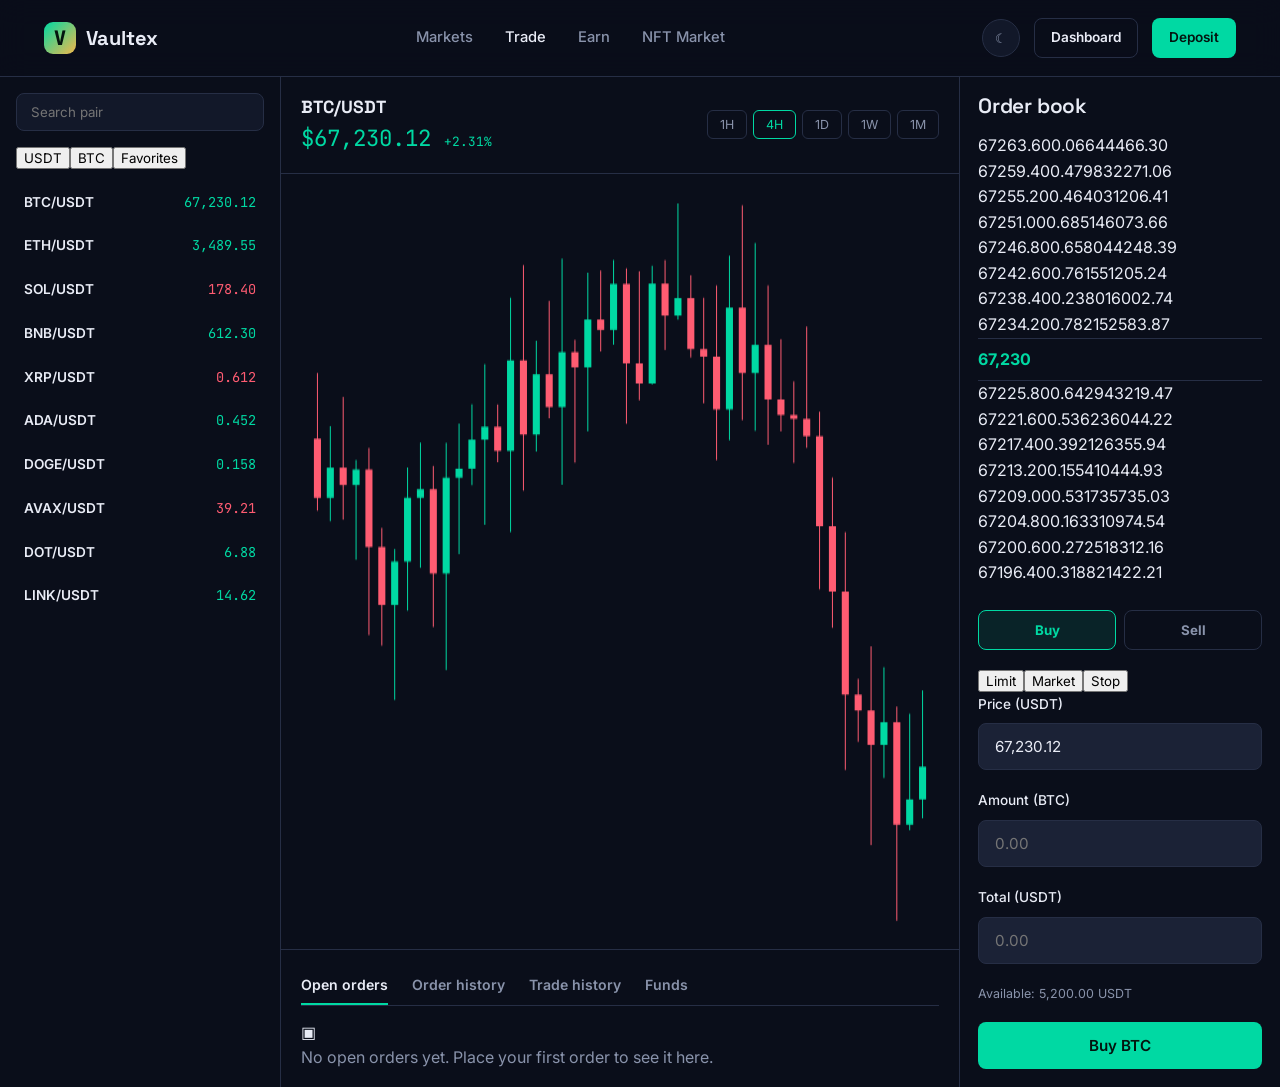
==== voltitrade/exchange.html @ 6f08043b "initial commit" ====
<!DOCTYPE html>
<html lang="en" data-theme="dark">
<head>
<meta charset="UTF-8">
<meta name="viewport" content="width=device-width, initial-scale=1.0">
<title>Trade BTC/USDT — Vaultex Exchange</title>
<link rel="preconnect" href="https://fonts.googleapis.com">
<link href="https://fonts.googleapis.com/css2?family=Space+Grotesk:wght@500;600;700&family=Inter:wght@400;500;600;700&family=JetBrains+Mono:wght@400;500;700&display=swap" rel="stylesheet">
<link rel="stylesheet" href="assets/css/style.css">
<link rel="stylesheet" href="assets/css/exchange.css">
<link rel="stylesheet" href="assets/css/responsive.css">
</head>
<body>

<header class="navbar">
  <div class="container">
    <a href="index.html" class="nav-logo"><span class="mark">V</span><span class="brand-name">Vaultex</span></a>
    <nav class="nav-links">
      <a href="markets.html">Markets</a>
      <a href="exchange.html" class="active">Trade</a>
      <a href="staking.html">Earn</a>
      <a href="nft-marketplace.html">NFT Market</a>
    </nav>
    <div class="nav-actions">
      <button class="theme-toggle" aria-label="Toggle theme">☾</button>
      <a href="dashboard/dashboard.html" class="btn btn-ghost btn-sm">Dashboard</a>
      <a href="auth/register.html" class="btn btn-primary btn-sm">Deposit</a>
      <button class="nav-burger" aria-label="Menu"><span></span><span></span><span></span></button>
    </div>
  </div>
  <div class="mobile-menu">
    <a href="markets.html">Markets</a><a href="exchange.html">Trade</a><a href="staking.html">Earn</a><a href="dashboard/dashboard.html">Dashboard</a>
  </div>
</header>

<main class="trade-shell">

  <!-- Pairs list -->
  <div class="pairs-list">
    <div class="search-box"><input type="text" placeholder="Search pair" data-pair-search></div>
    <div class="tab-row" style="width:100%;margin-bottom:10px;">
      <button class="active">USDT</button><button>BTC</button><button>Favorites</button>
    </div>
    <div class="pair-row"><span class="name">BTC/USDT</span><span class="mono delta-up">67,230.12</span></div>
    <div class="pair-row"><span class="name">ETH/USDT</span><span class="mono delta-up">3,489.55</span></div>
    <div class="pair-row"><span class="name">SOL/USDT</span><span class="mono delta-down">178.40</span></div>
    <div class="pair-row"><span class="name">BNB/USDT</span><span class="mono delta-up">612.30</span></div>
    <div class="pair-row"><span class="name">XRP/USDT</span><span class="mono delta-down">0.612</span></div>
    <div class="pair-row"><span class="name">ADA/USDT</span><span class="mono delta-up">0.452</span></div>
    <div class="pair-row"><span class="name">DOGE/USDT</span><span class="mono delta-up">0.158</span></div>
    <div class="pair-row"><span class="name">AVAX/USDT</span><span class="mono delta-down">39.21</span></div>
    <div class="pair-row"><span class="name">DOT/USDT</span><span class="mono delta-up">6.88</span></div>
    <div class="pair-row"><span class="name">LINK/USDT</span><span class="mono delta-up">14.62</span></div>
  </div>

  <!-- Chart panel -->
  <div class="chart-panel">
    <div class="chart-toolbar">
      <div>
        <strong style="font-family:var(--font-display);font-size:1.1rem;">BTC/USDT</strong>
        <div class="price-now delta-up">$67,230.12 <span style="font-size:.8rem;">+2.31%</span></div>
      </div>
      <div class="timeframe-row">
        <button>1H</button><button class="active">4H</button><button>1D</button><button>1W</button><button>1M</button>
      </div>
    </div>
    <div class="chart-canvas-wrap">
      <canvas data-chart="candles" width="800" height="400"></canvas>
    </div>
    <div class="bottom-panel">
      <div class="bottom-tabs">
        <button class="active">Open orders</button>
        <button>Order history</button>
        <button>Trade history</button>
        <button>Funds</button>
      </div>
      <div class="empty-state">
        <div class="ico">▣</div>
        <p class="mb-0">No open orders yet. Place your first order to see it here.</p>
      </div>
    </div>
  </div>

  <!-- Order panel -->
  <div class="order-panel">
    <h3 style="margin-bottom:14px;">Order book</h3>
    <div class="order-book" data-order-book style="margin-bottom:24px;"></div>

    <div class="order-form">
      <div class="side-row">
        <button class="buy active">Buy</button>
        <button class="sell">Sell</button>
      </div>
      <div class="tab-row"><button class="active">Limit</button><button>Market</button><button>Stop</button></div>
      <div class="field">
        <label>Price (USDT)</label>
        <input type="text" value="67,230.12">
      </div>
      <div class="field">
        <label>Amount (BTC)</label>
        <input type="text" placeholder="0.00">
      </div>
      <div class="field">
        <label>Total (USDT)</label>
        <input type="text" placeholder="0.00">
      </div>
      <p class="field-hint" style="margin-bottom:18px;">Available: 5,200.00 USDT</p>
      <button class="btn btn-primary btn-block" data-submit-order>Buy BTC</button>
    </div>
  </div>

</main>

<script src="assets/js/main.js"></script>
<script src="assets/js/charts.js"></script>
<script src="assets/js/trading.js"></script>
</body>
</html>
---- voltitrade/assets/css/style.css ----
/* =========================================================
   CRYPTO EXCHANGE PRO — CORE DESIGN SYSTEM
   Theme: "Vault" — ink navy base, mint signal, gold highlight
   Fonts: Space Grotesk (display) / Inter (body) / JetBrains Mono (data)
   ========================================================= */

:root {
  /* ---- Color tokens ---- */
  --ink:        #0A0E1A;   /* primary background */
  --ink-soft:   #121829;   /* panels / cards */
  --ink-raise:  #1B2236;   /* raised surfaces, inputs */
  --line:       #262E45;   /* hairline borders */
  --paper:      #E9ECF6;   /* primary text */
  --muted:      #8993AB;   /* secondary text */
  --mint:       #00D9A3;   /* buy / positive / primary accent */
  --mint-dim:   #00D9A31a;
  --coral:      #FF5C72;   /* sell / negative */
  --coral-dim:  #FF5C721a;
  --gold:       #F2B84B;   /* highlight / premium */
  --gold-dim:   #F2B84B1a;

  /* ---- Type ---- */
  --font-display: 'Space Grotesk', 'Segoe UI', sans-serif;
  --font-body: 'Inter', 'Segoe UI', sans-serif;
  --font-mono: 'JetBrains Mono', 'Courier New', monospace;

  /* ---- Layout ---- */
  --container: 1240px;
  --radius-sm: 8px;
  --radius-md: 14px;
  --radius-lg: 22px;
  --gap: 24px;

  /* ---- Shadows / motion ---- */
  --shadow-card: 0 10px 30px -10px rgba(0,0,0,0.5);
  --ease: cubic-bezier(.2,.8,.2,1);
}

/* Light mode overrides (toggled via [data-theme="light"] on <html>) */
html[data-theme="light"] {
  --ink:        #F5F6FB;
  --ink-soft:   #FFFFFF;
  --ink-raise:  #EEF0F8;
  --line:       #DDE1EE;
  --paper:      #11152A;
  --muted:      #5B6480;
  --mint-dim:   #00D9A31a;
}

* { box-sizing: border-box; }
html { scroll-behavior: smooth; }

body {
  margin: 0;
  background: var(--ink);
  color: var(--paper);
  font-family: var(--font-body);
  font-size: 16px;
  line-height: 1.6;
  -webkit-font-smoothing: antialiased;
  transition: background .3s var(--ease), color .3s var(--ease);
}

img { max-width: 100%; display: block; }
a { color: inherit; text-decoration: none; }
ul { margin: 0; padding: 0; list-style: none; }
button { font-family: inherit; cursor: pointer; }
input, select, textarea { font-family: inherit; }

h1, h2, h3, h4 {
  font-family: var(--font-display);
  font-weight: 600;
  line-height: 1.15;
  margin: 0 0 .5em;
  letter-spacing: -0.01em;
}
h1 { font-size: clamp(2.4rem, 5vw, 4.2rem); }
h2 { font-size: clamp(1.8rem, 3.2vw, 2.6rem); }
h3 { font-size: 1.3rem; }
p { margin: 0 0 1em; color: var(--muted); }

.mono { font-family: var(--font-mono); }

:focus-visible {
  outline: 2px solid var(--mint);
  outline-offset: 2px;
}

@media (prefers-reduced-motion: reduce) {
  * { animation-duration: .001ms !important; transition-duration: .001ms !important; }
}

/* ---- Layout helpers ---- */
.container {
  max-width: var(--container);
  margin: 0 auto;
  padding: 0 24px;
}
.section { padding: 96px 0; }
.section-sm { padding: 56px 0; }
.grid { display: grid; gap: var(--gap); }
.flex { display: flex; align-items: center; }
.flex-between { display: flex; align-items: center; justify-content: space-between; }
.eyebrow {
  font-family: var(--font-mono);
  font-size: .75rem;
  letter-spacing: .12em;
  text-transform: uppercase;
  color: var(--mint);
  display: inline-flex;
  align-items: center;
  gap: 8px;
  margin-bottom: 14px;
}
.eyebrow::before {
  content: '';
  width: 7px; height: 7px;
  border-radius: 50%;
  background: var(--mint);
  box-shadow: 0 0 0 4px var(--mint-dim);
}
.section-head { max-width: 640px; margin-bottom: 56px; }
.section-head.center { margin-inline: auto; text-align: center; }

/* ---- Buttons ---- */
.btn {
  display: inline-flex;
  align-items: center;
  justify-content: center;
  gap: 8px;
  padding: 13px 26px;
  border-radius: var(--radius-sm);
  font-weight: 600;
  font-size: .95rem;
  border: 1px solid transparent;
  transition: transform .15s var(--ease), box-shadow .15s var(--ease), background .15s var(--ease);
  white-space: nowrap;
}
.btn:hover { transform: translateY(-2px); }
.btn-primary { background: var(--mint); color: #03140F; }
.btn-primary:hover { box-shadow: 0 8px 24px -6px var(--mint-dim); }
.btn-ghost { background: transparent; border-color: var(--line); color: var(--paper); }
.btn-ghost:hover { border-color: var(--mint); }
.btn-gold { background: var(--gold); color: #2A1B02; }
.btn-block { width: 100%; }
.btn-lg { padding: 16px 32px; font-size: 1rem; }
.btn-sm { padding: 8px 16px; font-size: .85rem; }

/* ---- Navbar ---- */
.navbar {
  position: sticky; top: 0; z-index: 100;
  background: var(--ink); /* fallback for browsers without color-mix() */
  background: color-mix(in srgb, var(--ink) 85%, transparent);
  -webkit-backdrop-filter: blur(14px);
  backdrop-filter: blur(14px);
  border-bottom: 1px solid var(--line);
}
.navbar .container { display: flex; align-items: center; justify-content: space-between; height: 76px; }
.nav-logo { display: flex; align-items: center; gap: 10px; font-family: var(--font-display); font-weight: 700; font-size: 1.25rem; }
.nav-logo .mark {
  width: 32px; height: 32px; border-radius: 9px;
  background: linear-gradient(135deg, var(--mint), var(--gold));
  display: flex; align-items: center; justify-content: center;
  color: #04150F; font-weight: 800; font-family: var(--font-mono);
}
.nav-links { display: flex; gap: 32px; }
.nav-links a { color: var(--muted); font-size: .92rem; font-weight: 500; transition: color .15s; position: relative; }
.nav-links a:hover, .nav-links a.active { color: var(--paper); }
.nav-links .dropdown { position: relative; }
.nav-links .dropdown-panel {
  position: absolute; top: 130%; left: 0; min-width: 220px;
  background: var(--ink-soft); border: 1px solid var(--line); border-radius: var(--radius-md);
  padding: 10px; opacity: 0; visibility: hidden; transform: translateY(6px);
  transition: all .18s var(--ease); box-shadow: var(--shadow-card);
}
.nav-links .dropdown:hover .dropdown-panel { opacity: 1; visibility: visible; transform: translateY(0); }
.dropdown-panel a { display: block; padding: 9px 12px; border-radius: 8px; font-size: .88rem; }
.dropdown-panel a:hover { background: var(--ink-raise); color: var(--mint); }
.nav-actions { display: flex; align-items: center; gap: 14px; }
.theme-toggle {
  width: 38px; height: 38px; border-radius: 50%; border: 1px solid var(--line);
  background: var(--ink-soft); display: flex; align-items: center; justify-content: center;
  color: var(--muted);
}
.nav-burger { display: none; flex-direction: column; gap: 5px; background: none; border: none; }
.nav-burger span { width: 24px; height: 2px; background: var(--paper); border-radius: 2px; }
/* Dashboard-only sidebar toggle: hidden until the sidebar collapses to an
   off-canvas drawer at <=768px (see responsive.css). Unlike .nav-burger,
   this must stay hidden in the 768-992px range, where the sidebar is
   already visible as an icon rail and a toggle would be redundant. */
.sidebar-burger { display: none; flex-direction: column; gap: 5px; background: none; border: none; }
.sidebar-burger span { width: 24px; height: 2px; background: var(--paper); border-radius: 2px; }
.mobile-menu {
  display: none; position: fixed; inset: 76px 0 0 0; background: var(--ink);
  z-index: 99; padding: 32px 24px; overflow-y: auto;
}
.mobile-menu.open { display: block; }
.mobile-menu a { display: block; padding: 16px 0; border-bottom: 1px solid var(--line); font-size: 1.1rem; }

/* ---- Hero ---- */
.hero { position: relative; overflow: hidden; padding: 110px 0 80px; }
.hero::before {
  content: ''; position: absolute; top: -200px; right: -160px; width: 560px; height: 560px;
  background: radial-gradient(circle, var(--mint-dim), transparent 70%);
  filter: blur(10px); pointer-events: none;
}
.hero-grid { display: grid; grid-template-columns: 1.05fr .95fr; gap: 56px; align-items: center; }
.hero-title { margin-bottom: 22px; }
.hero-title .accent { color: var(--mint); }
.hero-lede { font-size: 1.1rem; max-width: 480px; margin-bottom: 36px; }
.hero-cta { display: flex; gap: 16px; margin-bottom: 44px; flex-wrap: wrap; }
.hero-trust { display: flex; gap: 28px; flex-wrap: wrap; }
.hero-trust div { font-family: var(--font-mono); }
.hero-trust strong { display: block; font-size: 1.4rem; color: var(--paper); }
.hero-trust span { font-size: .78rem; color: var(--muted); text-transform: uppercase; letter-spacing: .06em; }

/* Hero visual: live ticker / chart card (signature element) */
.hero-visual {
  background: var(--ink-soft); border: 1px solid var(--line); border-radius: var(--radius-lg);
  padding: 24px; box-shadow: var(--shadow-card); position: relative;
}
.hero-visual .pair { display: flex; justify-content: space-between; align-items: center; margin-bottom: 18px; }
.hero-visual .pair-name { font-family: var(--font-display); font-weight: 700; font-size: 1.2rem; }
.hero-visual .pair-price { font-family: var(--font-mono); font-size: 1.6rem; color: var(--mint); }
.hero-visual canvas { width: 100% !important; height: 180px !important; }
.ticker-rows { margin-top: 18px; display: flex; flex-direction: column; gap: 10px; }
.ticker-row { display: flex; justify-content: space-between; font-family: var(--font-mono); font-size: .85rem; padding: 8px 0; border-top: 1px solid var(--line); }
.ticker-row .up { color: var(--mint); }
.ticker-row .down { color: var(--coral); }

/* Market ticker strip */
.ticker-strip {
  background: var(--ink-soft); border-top: 1px solid var(--line); border-bottom: 1px solid var(--line);
  overflow: hidden; white-space: nowrap; padding: 14px 0;
}
.ticker-strip .ticker-track { display: inline-flex; gap: 48px; animation: scroll-ticker 32s linear infinite; }
.ticker-strip .item { font-family: var(--font-mono); font-size: .88rem; display: inline-flex; gap: 8px; align-items: center; }
@keyframes scroll-ticker { from { transform: translateX(0); } to { transform: translateX(-50%); } }

/* ---- Cards / Features ---- */
.feature-card {
  background: var(--ink-soft); border: 1px solid var(--line); border-radius: var(--radius-md);
  padding: 32px; transition: transform .2s var(--ease), border-color .2s;
}
.feature-card:hover { transform: translateY(-4px); border-color: var(--mint); }
.feature-icon {
  width: 48px; height: 48px; border-radius: 12px; background: var(--mint-dim);
  display: flex; align-items: center; justify-content: center; margin-bottom: 18px; color: var(--mint);
}
.cols-3 { grid-template-columns: repeat(3, 1fr); }
.cols-4 { grid-template-columns: repeat(4, 1fr); }
.cols-2 { grid-template-columns: repeat(2, 1fr); }

/* ---- Stats band ---- */
.stats-band { background: var(--ink-soft); border-top: 1px solid var(--line); border-bottom: 1px solid var(--line); }
.stat-item { text-align: center; padding: 36px 0; }
.stat-item strong { display: block; font-family: var(--font-mono); font-size: 2.2rem; color: var(--mint); }
.stat-item span { color: var(--muted); font-size: .9rem; }

/* ---- Testimonials ---- */
.testimonial-card {
  background: var(--ink-soft); border: 1px solid var(--line); border-radius: var(--radius-md);
  padding: 28px;
}
.testimonial-card .quote { color: var(--paper); font-size: 1rem; margin-bottom: 20px; }
.testimonial-person { display: flex; align-items: center; gap: 12px; }
.testimonial-person img { width: 44px; height: 44px; border-radius: 50%; object-fit: cover; }
.testimonial-person strong { display: block; font-size: .92rem; }
.testimonial-person span { font-size: .8rem; color: var(--muted); }
.stars { color: var(--gold); font-size: .85rem; margin-bottom: 10px; }

/* ---- Pricing ---- */
.price-card { background: var(--ink-soft); border: 1px solid var(--line); border-radius: var(--radius-md); padding: 36px; }
.price-card.featured { border-color: var(--mint); position: relative; }
.price-card .tag { position: absolute; top: -14px; right: 28px; background: var(--mint); color: #03140F; font-size: .72rem; padding: 5px 12px; border-radius: 20px; font-weight: 700; }
.price-amount { font-family: var(--font-mono); font-size: 2.4rem; margin: 14px 0; color: var(--paper); }
.price-amount span { font-size: 1rem; color: var(--muted); }
.price-card ul { margin: 24px 0; display: flex; flex-direction: column; gap: 12px; }
.price-card li { display: flex; gap: 10px; font-size: .9rem; color: var(--muted); }
.price-card li::before { content: '✓'; color: var(--mint); font-weight: 700; }

/* ---- Forms ---- */
.auth-shell { min-height: 100vh; display: grid; grid-template-columns: 1fr 1fr; }
.auth-side { background: var(--ink-soft); display: flex; flex-direction: column; justify-content: center; padding: 64px; position: relative; overflow: hidden; }
.auth-side::after { content: ''; position: absolute; bottom: -120px; left: -120px; width: 360px; height: 360px; background: radial-gradient(circle, var(--mint-dim), transparent 70%); }
.auth-form-wrap { display: flex; align-items: center; justify-content: center; padding: 48px 24px; }
.auth-card { width: 100%; max-width: 420px; }
.field { margin-bottom: 20px; }
.field label { display: block; font-size: .85rem; margin-bottom: 8px; color: var(--paper); font-weight: 500; }
.field input, .field select {
  width: 100%; padding: 13px 16px; border-radius: var(--radius-sm); border: 1px solid var(--line);
  background: var(--ink-raise); color: var(--paper); font-size: .95rem; transition: border-color .15s;
}
.field input:focus, .field select:focus { border-color: var(--mint); outline: none; }
.field-hint { font-size: .78rem; color: var(--muted); margin-top: 6px; }
.field-row { display: flex; gap: 14px; }
.field-row .field { flex: 1; }
.checkbox-row { display: flex; align-items: center; gap: 10px; margin-bottom: 24px; font-size: .85rem; color: var(--muted); }
.divider-text { display: flex; align-items: center; gap: 12px; color: var(--muted); font-size: .82rem; margin: 24px 0; }
.divider-text::before, .divider-text::after { content: ''; flex: 1; height: 1px; background: var(--line); }
.social-row { display: grid; grid-template-columns: 1fr 1fr; gap: 12px; }
.social-btn { display: flex; align-items: center; justify-content: center; gap: 8px; padding: 11px; border: 1px solid var(--line); border-radius: var(--radius-sm); font-size: .85rem; background: var(--ink-raise); }
.otp-row { display: flex; gap: 10px; justify-content: center; margin: 28px 0; }
.otp-row input { width: 52px; height: 56px; text-align: center; font-size: 1.4rem; font-family: var(--font-mono); border-radius: var(--radius-sm); border: 1px solid var(--line); background: var(--ink-raise); color: var(--paper); }

/* ---- Dashboard shell ---- */
.dash-shell { display: grid; grid-template-columns: 260px 1fr; min-height: 100vh; }
.dash-sidebar { background: var(--ink-soft); border-right: 1px solid var(--line); padding: 24px 18px; position: sticky; top: 0; height: 100vh; overflow-y: auto; }
.dash-sidebar .nav-logo { padding: 0 8px 28px; }
.dash-nav a { display: flex; align-items: center; gap: 12px; padding: 11px 14px; border-radius: var(--radius-sm); color: var(--muted); font-size: .9rem; font-weight: 500; margin-bottom: 4px; }
.dash-nav a:hover { background: var(--ink-raise); color: var(--paper); }
.dash-nav a.active { background: var(--mint-dim); color: var(--mint); }
.dash-nav .group-label { font-size: .72rem; text-transform: uppercase; letter-spacing: .08em; color: var(--muted); margin: 22px 14px 10px; }
.dash-main { padding: 28px 32px; }
.dash-topbar { display: flex; justify-content: space-between; align-items: center; margin-bottom: 28px; flex-wrap: wrap; gap: 16px; }
.dash-search { display: flex; align-items: center; gap: 10px; background: var(--ink-soft); border: 1px solid var(--line); border-radius: var(--radius-sm); padding: 10px 16px; min-width: 280px; }
.dash-search input { background: transparent; border: none; color: var(--paper); width: 100%; outline: none; }

.widget { background: var(--ink-soft); border: 1px solid var(--line); border-radius: var(--radius-md); padding: 24px; }
.widget-head { display: flex; justify-content: space-between; align-items: center; margin-bottom: 18px; }
.widget-head h3 { margin: 0; font-size: 1rem; }
.balance-card { background: linear-gradient(135deg, var(--ink-raise), var(--ink-soft)); border: 1px solid var(--line); border-radius: var(--radius-lg); padding: 32px; position: relative; overflow: hidden; }
.balance-card::after { content: ''; position: absolute; top: -80px; right: -80px; width: 240px; height: 240px; background: radial-gradient(circle, var(--mint-dim), transparent 70%); }
.balance-amount { font-family: var(--font-mono); font-size: 2.6rem; margin: 10px 0; }
.balance-amount .cents { color: var(--muted); font-size: 1.4rem; }
.delta-up { color: var(--mint); }
.delta-down { color: var(--coral); }
.pill { display: inline-flex; align-items: center; gap: 6px; padding: 4px 12px; border-radius: 20px; font-size: .78rem; font-weight: 600; }
.pill-up { background: var(--mint-dim); color: var(--mint); }
.pill-down { background: var(--coral-dim); color: var(--coral); }

table.data-table { width: 100%; border-collapse: collapse; font-size: .88rem; }
.data-table th { text-align: left; color: var(--muted); font-weight: 500; padding: 10px 14px; border-bottom: 1px solid var(--line); font-size: .78rem; text-transform: uppercase; letter-spacing: .04em; }
.data-table td { padding: 14px; border-bottom: 1px solid var(--line); }
.data-table tr:last-child td { border-bottom: none; }
.coin-cell { display: flex; align-items: center; gap: 10px; }
.coin-icon { width: 30px; height: 30px; border-radius: 50%; background: var(--ink-raise); display: flex; align-items: center; justify-content: center; font-family: var(--font-mono); font-size: .72rem; font-weight: 700; }

/* ---- Footer ---- */
.footer { background: var(--ink-soft); border-top: 1px solid var(--line); padding: 72px 0 32px; }
.footer-grid { display: grid; grid-template-columns: 1.4fr 1fr 1fr 1fr 1fr; gap: 32px; margin-bottom: 56px; }
.footer-col h4 { font-size: .85rem; text-transform: uppercase; letter-spacing: .06em; color: var(--muted); margin-bottom: 18px; }
.footer-col a { display: block; padding: 7px 0; color: var(--muted); font-size: .9rem; }
.footer-col a:hover { color: var(--mint); }
.footer-bottom { display: flex; justify-content: space-between; align-items: center; padding-top: 28px; border-top: 1px solid var(--line); flex-wrap: wrap; gap: 16px; }
.social-icons { display: flex; gap: 12px; }
.social-icons a { width: 36px; height: 36px; border-radius: 50%; border: 1px solid var(--line); display: flex; align-items: center; justify-content: center; }
.social-icons a:hover { border-color: var(--mint); color: var(--mint); }

/* Utility */
.text-center { text-align: center; }
.mt-0 { margin-top: 0; }
.mb-0 { margin-bottom: 0; }
.badge { display: inline-block; padding: 4px 10px; border-radius: 6px; background: var(--gold-dim); color: var(--gold); font-size: .7rem; font-weight: 700; text-transform: uppercase; letter-spacing: .04em; }
---- voltitrade/assets/css/exchange.css ----
/* =========================================================
   EXCHANGE.CSS — trading terminal layout
   ========================================================= */

.trade-shell { display: grid; grid-template-columns: 280px 1fr 320px; gap: 1px; background: var(--line); min-height: calc(100vh - 76px); }
.trade-shell > div { background: var(--ink); }

.pairs-list { padding: 16px; overflow-y: auto; }
.pairs-list .search-box { margin-bottom: 14px; }
.pairs-list .search-box input { width: 100%; padding: 10px 14px; border-radius: var(--radius-sm); border: 1px solid var(--line); background: var(--ink-soft); color: var(--paper); }
.pair-row { display: flex; justify-content: space-between; padding: 11px 8px; border-radius: 8px; font-size: .85rem; }
.pair-row:hover { background: var(--ink-soft); }
.pair-row .name { font-weight: 600; }
.pair-row .name span { color: var(--muted); font-weight: 400; font-size: .78rem; }

.chart-panel { display: flex; flex-direction: column; }
.chart-toolbar { display: flex; justify-content: space-between; align-items: center; padding: 16px 20px; border-bottom: 1px solid var(--line); flex-wrap: wrap; gap: 12px; }
.chart-toolbar .price-now { font-family: var(--font-mono); font-size: 1.4rem; }
.timeframe-row { display: flex; gap: 6px; }
.timeframe-row button { background: transparent; border: 1px solid var(--line); color: var(--muted); padding: 6px 12px; border-radius: 6px; font-size: .78rem; }
.timeframe-row button.active { border-color: var(--mint); color: var(--mint); }
.chart-canvas-wrap { flex: 1; padding: 16px 20px; min-height: 380px; }
.chart-canvas-wrap canvas { width: 100% !important; height: 100% !important; }

.order-panel { padding: 18px; }
.order-form .side-row { display: grid; grid-template-columns: 1fr 1fr; gap: 8px; margin-bottom: 18px; }
.order-form .side-row button { padding: 11px; border-radius: var(--radius-sm); border: 1px solid var(--line); background: transparent; font-weight: 700; color: var(--muted); }
.order-form .side-row button.buy.active { background: var(--mint-dim); border-color: var(--mint); color: var(--mint); }
.order-form .side-row button.sell.active { background: var(--coral-dim); border-color: var(--coral); color: var(--coral); }

.bottom-panel { padding: 16px 20px; border-top: 1px solid var(--line); }
.bottom-tabs { display: flex; gap: 24px; border-bottom: 1px solid var(--line); margin-bottom: 14px; }
.bottom-tabs button { background: none; border: none; color: var(--muted); padding: 10px 0; font-weight: 600; font-size: .88rem; border-bottom: 2px solid transparent; }
.bottom-tabs button.active { color: var(--paper); border-color: var(--mint); }
---- voltitrade/assets/css/responsive.css ----
/* =========================================================
   RESPONSIVE.CSS — Tablet & Mobile breakpoints
   Breakpoints: 1200 / 992 / 768 / 480
   ========================================================= */

@media (max-width: 1200px) {
  .cols-4 { grid-template-columns: repeat(2, 1fr); }
  .footer-grid { grid-template-columns: 1.4fr 1fr 1fr; }
}

@media (max-width: 992px) {
  .nav-links { display: none; }
  .nav-burger { display: flex; }
  .hero-grid { grid-template-columns: 1fr; }
  .hero-visual { order: -1; }
  .cols-3 { grid-template-columns: repeat(2, 1fr); }
  .auth-shell { grid-template-columns: 1fr; }
  .auth-side { display: none; }
  .dash-shell { grid-template-columns: 76px 1fr; }
  .dash-sidebar { padding: 24px 10px; }
  .dash-sidebar .nav-logo span:last-child,
  .dash-nav a span.label,
  .dash-nav .group-label { display: none; }
  .dash-nav a { justify-content: center; }
  .footer-grid { grid-template-columns: 1fr 1fr; }
}

@media (max-width: 768px) {
  .section { padding: 64px 0; }
  .section-sm { padding: 40px 0; }
  .hero { padding: 64px 0 48px; }
  .cols-2, .cols-3 { grid-template-columns: 1fr; }
  .hero-cta { flex-direction: column; }
  .hero-cta .btn { width: 100%; }
  .hero-trust { justify-content: space-between; }
  .stat-item { padding: 24px 0; }
  .dash-shell { grid-template-columns: 1fr; }
  .dash-sidebar { display: none; }
  .dash-sidebar.open { display: block; position: fixed; z-index: 200; width: 240px; height: 100vh; }
  .dash-main { padding: 20px 16px; }
  .sidebar-burger { display: flex; margin-bottom: 10px; }
  .footer-grid { grid-template-columns: 1fr 1fr; gap: 28px; }
  .footer-bottom { flex-direction: column; align-items: flex-start; }
  .price-card.featured { order: -1; }
  table.data-table { display: block; overflow-x: auto; white-space: nowrap; }
}

@media (max-width: 480px) {
  .container { padding: 0 16px; }
  h1 { font-size: 2.1rem; }
  h2 { font-size: 1.6rem; }
  .footer-grid { grid-template-columns: 1fr; }
  .social-row { grid-template-columns: 1fr; }
  .field-row { flex-direction: column; gap: 0; }
  .otp-row input { width: 42px; height: 48px; font-size: 1.1rem; }
  .hero-visual { padding: 18px; }
  .dash-topbar { flex-direction: column; align-items: stretch; }
  .dash-search { min-width: 0; }
}
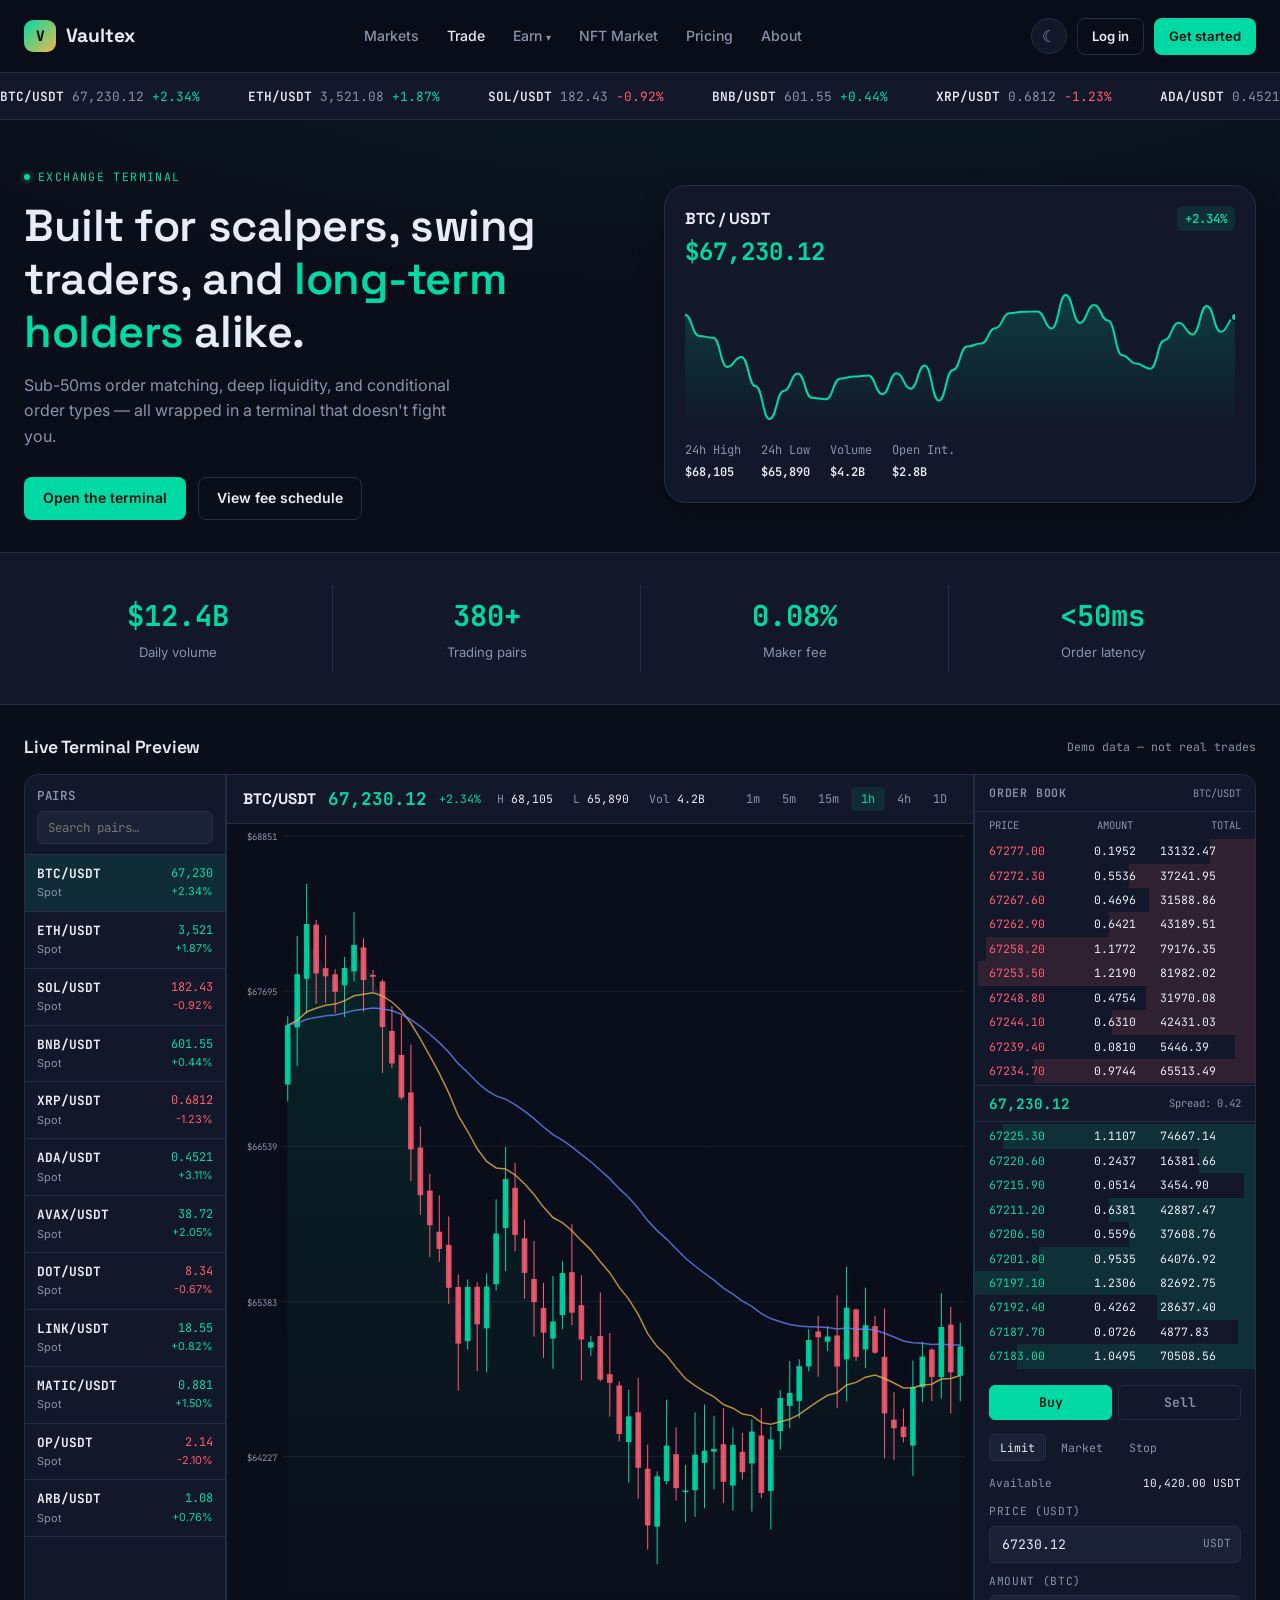
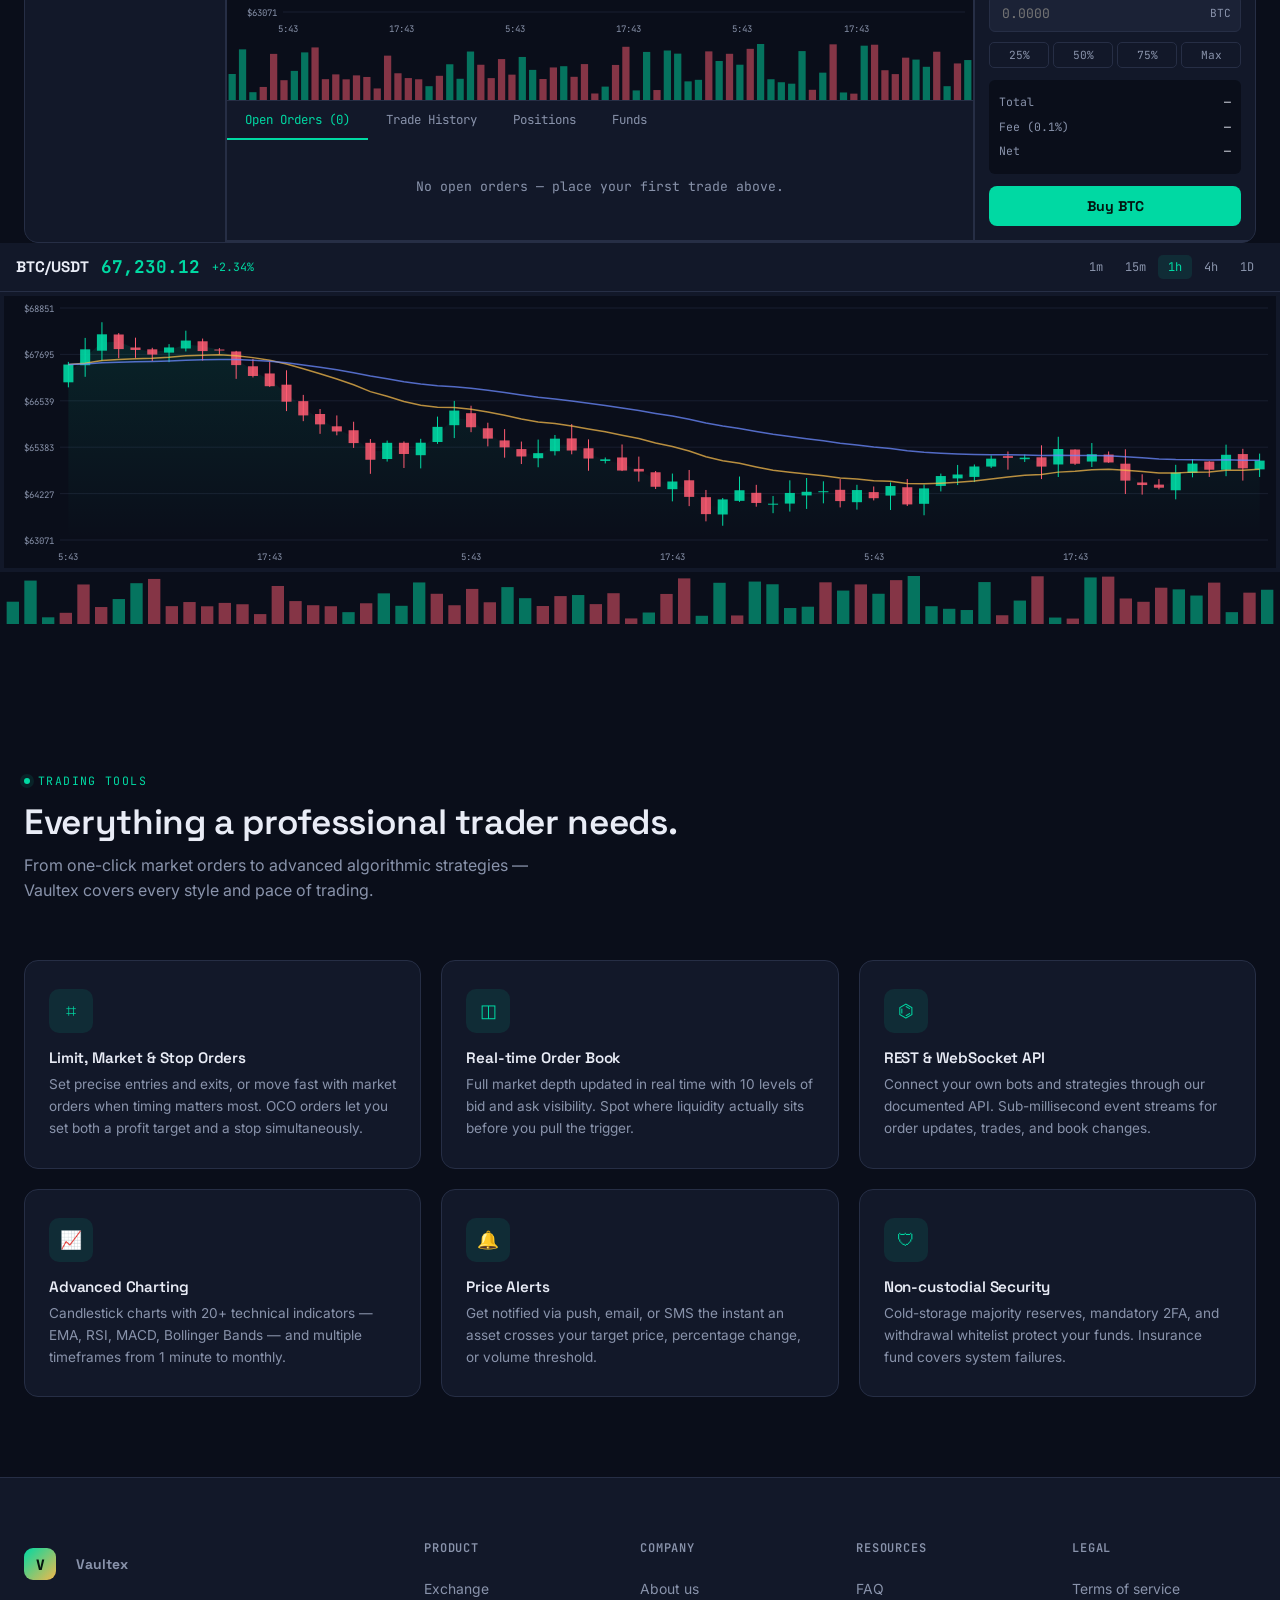
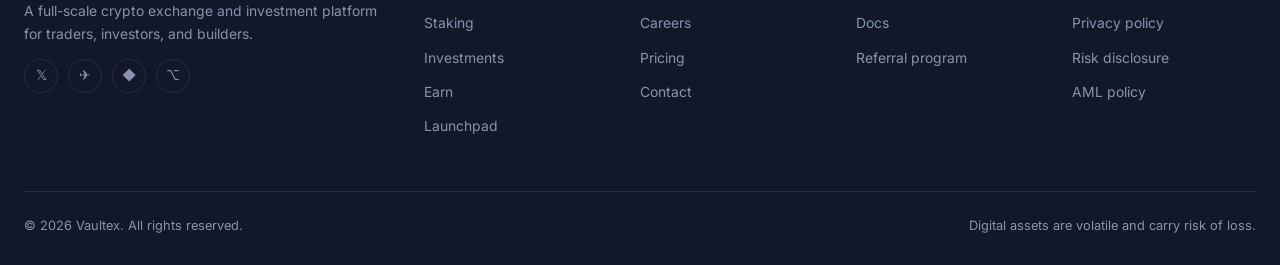
==== commit d16a5b6e: "Update print statement from 'Hello' to 'Goodbye'" ====
--- a/voltitrade/exchange.html
+++ b/voltitrade/exchange.html
@@ -2,117 +2,1621 @@
 <html lang="en" data-theme="dark">
 <head>
 <meta charset="UTF-8">
-<meta name="viewport" content="width=device-width, initial-scale=1.0">
-<title>Trade BTC/USDT — Vaultex Exchange</title>
+<meta name="viewport" content="width=device-width, initial-scale=1.0, maximum-scale=1.0">
+<title>Trade — Vaultex Exchange Terminal</title>
+<meta name="description" content="Spot trading, conditional orders, and advanced charting — see how trading on Vaultex works before you dive into the live terminal.">
 <link rel="preconnect" href="https://fonts.googleapis.com">
 <link href="https://fonts.googleapis.com/css2?family=Space+Grotesk:wght@500;600;700&family=Inter:wght@400;500;600;700&family=JetBrains+Mono:wght@400;500;700&display=swap" rel="stylesheet">
-<link rel="stylesheet" href="assets/css/style.css">
-<link rel="stylesheet" href="assets/css/exchange.css">
-<link rel="stylesheet" href="assets/css/responsive.css">
+
+<style>
+/* ============================================================
+   VAULTEX — DESIGN SYSTEM TOKENS
+   ============================================================ */
+:root {
+  --ink:        #0A0E1A;
+  --ink-soft:   #121829;
+  --ink-raise:  #1B2236;
+  --line:       #262E45;
+  --paper:      #E9ECF6;
+  --muted:      #8993AB;
+  --mint:       #00D9A3;
+  --mint-dim:   rgba(0,217,163,.10);
+  --coral:      #FF5C72;
+  --coral-dim:  rgba(255,92,114,.10);
+  --gold:       #F2B84B;
+  --gold-dim:   rgba(242,184,75,.10);
+
+  --font-display: 'Space Grotesk', sans-serif;
+  --font-body:    'Inter', sans-serif;
+  --font-mono:    'JetBrains Mono', monospace;
+
+  --radius-sm: 8px;
+  --radius-md: 14px;
+  --radius-lg: 22px;
+  --shadow:    0 10px 30px -10px rgba(0,0,0,.6);
+  --ease:      cubic-bezier(.2,.8,.2,1);
+}
+
+html[data-theme="light"] {
+  --ink:       #F0F2FA;
+  --ink-soft:  #FFFFFF;
+  --ink-raise: #E4E7F3;
+  --line:      #D5DAF0;
+  --paper:     #0D1226;
+  --muted:     #5B6480;
+}
+
+*, *::before, *::after { box-sizing: border-box; margin: 0; padding: 0; }
+html { scroll-behavior: smooth; overflow-x: hidden; }
+body {
+  background: var(--ink);
+  color: var(--paper);
+  font-family: var(--font-body);
+  font-size: 16px;
+  line-height: 1.6;
+  -webkit-font-smoothing: antialiased;
+  overflow-x: hidden;
+}
+a { color: inherit; text-decoration: none; }
+img { max-width: 100%; display: block; }
+button { font-family: inherit; cursor: pointer; border: none; background: none; }
+
+h1, h2, h3, h4 {
+  font-family: var(--font-display);
+  font-weight: 600;
+  line-height: 1.15;
+  letter-spacing: -.01em;
+}
+p { color: var(--muted); }
+
+/* ============================================================
+   LAYOUT
+   ============================================================ */
+.container { max-width: 1280px; margin: 0 auto; padding: 0 24px; }
+
+/* ============================================================
+   NAVBAR
+   ============================================================ */
+.navbar {
+  position: sticky; top: 0; z-index: 1000;
+  background: color-mix(in srgb, var(--ink) 88%, transparent);
+  backdrop-filter: blur(16px);
+  -webkit-backdrop-filter: blur(16px);
+  border-bottom: 1px solid var(--line);
+}
+.navbar .container {
+  display: flex; align-items: center; justify-content: space-between;
+  height: 72px; gap: 16px;
+}
+.nav-logo {
+  display: flex; align-items: center; gap: 10px;
+  font-family: var(--font-display); font-weight: 700; font-size: 1.2rem;
+  flex-shrink: 0;
+}
+.nav-logo .mark {
+  width: 32px; height: 32px; border-radius: 9px;
+  background: linear-gradient(135deg, var(--mint), var(--gold));
+  display: flex; align-items: center; justify-content: center;
+  color: #04150F; font-weight: 800; font-family: var(--font-mono); font-size: .9rem;
+}
+.nav-links {
+  display: flex; align-items: center; gap: 28px; flex: 1; justify-content: center;
+}
+.nav-links a {
+  color: var(--muted); font-size: .88rem; font-weight: 500;
+  transition: color .15s; white-space: nowrap;
+}
+.nav-links a:hover, .nav-links a.active { color: var(--paper); }
+.nav-actions { display: flex; align-items: center; gap: 10px; flex-shrink: 0; }
+.theme-toggle {
+  width: 36px; height: 36px; border-radius: 50%;
+  border: 1px solid var(--line); background: var(--ink-soft);
+  display: flex; align-items: center; justify-content: center;
+  color: var(--muted); font-size: 1rem; cursor: pointer;
+}
+.btn {
+  display: inline-flex; align-items: center; justify-content: center; gap: 8px;
+  padding: 9px 18px; border-radius: var(--radius-sm); font-weight: 600;
+  font-size: .875rem; border: 1px solid transparent; cursor: pointer;
+  transition: all .15s var(--ease); white-space: nowrap; font-family: inherit;
+}
+.btn:hover { transform: translateY(-1px); }
+.btn-primary { background: var(--mint); color: #03140F; }
+.btn-ghost { background: transparent; border-color: var(--line); color: var(--paper); }
+.btn-ghost:hover { border-color: var(--mint); }
+.btn-sm { padding: 7px 14px; font-size: .82rem; }
+.btn-block { width: 100%; justify-content: center; }
+
+.nav-burger {
+  display: none; flex-direction: column; gap: 5px;
+  background: none; border: none; cursor: pointer; padding: 4px;
+}
+.nav-burger span { width: 22px; height: 2px; background: var(--paper); border-radius: 2px; display: block; }
+
+/* Dropdown */
+.dropdown { position: relative; }
+.dropdown-panel {
+  position: absolute; top: 140%; left: 0; min-width: 200px;
+  background: var(--ink-soft); border: 1px solid var(--line);
+  border-radius: var(--radius-md); padding: 8px;
+  opacity: 0; visibility: hidden; transform: translateY(6px);
+  transition: all .18s var(--ease); box-shadow: var(--shadow); z-index: 10;
+}
+.dropdown:hover .dropdown-panel { opacity: 1; visibility: visible; transform: translateY(0); }
+.dropdown-panel a { display: block; padding: 9px 12px; border-radius: 6px; font-size: .86rem; }
+.dropdown-panel a:hover { background: var(--ink-raise); color: var(--mint); }
+
+/* Mobile menu */
+.mobile-menu {
+  position: fixed; top: 0; left: 0; width: 100vw; height: 100dvh;
+  background: var(--ink); z-index: 9999; padding: 80px 24px 32px;
+  overflow-y: auto; transform: translateX(-100%); visibility: hidden;
+  transition: transform .3s var(--ease), visibility .3s;
+  display: flex; flex-direction: column; gap: 0;
+}
+.mobile-menu.is-open { transform: translateX(0); visibility: visible; }
+.mobile-menu a {
+  display: block; padding: 14px 0; font-size: 1rem; font-weight: 500;
+  border-bottom: 1px solid var(--line); color: var(--muted);
+}
+.mobile-menu a:hover, .mobile-menu a.active { color: var(--mint); }
+.mobile-menu-close {
+  position: absolute; top: 20px; right: 20px; background: none;
+  border: none; cursor: pointer; color: var(--paper); padding: 4px;
+}
+.mobile-menu-close svg { width: 24px; height: 24px; stroke: currentColor; fill: none; }
+.mobile-backdrop {
+  display: none; position: fixed; inset: 0;
+  background: rgba(0,0,0,.5); z-index: 9998; backdrop-filter: blur(2px);
+}
+.mobile-backdrop.is-open { display: block; }
+body.menu-open { overflow: hidden; }
+
+/* ============================================================
+   TICKER STRIP
+   ============================================================ */
+.ticker-strip {
+  background: var(--ink-soft);
+  border-bottom: 1px solid var(--line);
+  overflow: hidden; white-space: nowrap; padding: 10px 0;
+}
+.ticker-track {
+  display: inline-flex; gap: 48px;
+  animation: ticker-scroll 36s linear infinite;
+}
+.ticker-item {
+  display: inline-flex; gap: 8px; align-items: center;
+  font-family: var(--font-mono); font-size: .8rem; color: var(--muted);
+}
+.ticker-item .sym { color: var(--paper); font-weight: 600; }
+.ticker-item .up  { color: var(--mint); }
+.ticker-item .dn  { color: var(--coral); }
+@keyframes ticker-scroll { from { transform: translateX(0); } to { transform: translateX(-50%); } }
+
+/* ============================================================
+   HERO — ABOVE-TERMINAL SECTION
+   ============================================================ */
+.trade-hero {
+  padding: 48px 0 32px;
+  background: radial-gradient(ellipse 80% 60% at 60% -20%, rgba(0,217,163,.07), transparent);
+}
+.trade-hero .container {
+  display: grid; grid-template-columns: 1fr 1fr; gap: 48px; align-items: center;
+}
+.hero-eyebrow {
+  font-family: var(--font-mono); font-size: .72rem; letter-spacing: .12em;
+  text-transform: uppercase; color: var(--mint); margin-bottom: 14px;
+  display: flex; align-items: center; gap: 8px;
+}
+.hero-eyebrow::before {
+  content: ''; width: 6px; height: 6px; border-radius: 50%;
+  background: var(--mint); box-shadow: 0 0 0 4px var(--mint-dim);
+}
+.trade-hero h1 {
+  font-size: clamp(1.8rem, 3.5vw, 2.8rem);
+  margin-bottom: 14px; line-height: 1.18;
+}
+.trade-hero h1 .accent { color: var(--mint); }
+.trade-hero p { font-size: 1rem; margin-bottom: 28px; max-width: 440px; }
+.hero-cta { display: flex; gap: 12px; flex-wrap: wrap; }
+
+/* Hero Chart Card */
+.hero-chart-card {
+  background: var(--ink-soft); border: 1px solid var(--line);
+  border-radius: var(--radius-lg); padding: 20px; box-shadow: var(--shadow);
+  overflow: hidden;
+}
+.hcc-header {
+  display: flex; justify-content: space-between; align-items: flex-start;
+  margin-bottom: 16px; flex-wrap: wrap; gap: 8px;
+}
+.hcc-pair { font-family: var(--font-display); font-weight: 700; font-size: 1rem; margin-bottom: 2px; }
+.hcc-price { font-family: var(--font-mono); font-size: 1.5rem; color: var(--mint); font-weight: 700; }
+.hcc-change {
+  font-family: var(--font-mono); font-size: .78rem; color: var(--mint);
+  background: var(--mint-dim); padding: 3px 8px; border-radius: 6px; font-weight: 600;
+}
+.hcc-stats { display: flex; gap: 20px; margin-top: 14px; flex-wrap: wrap; }
+.hcc-stat { font-family: var(--font-mono); font-size: .75rem; }
+.hcc-stat .lbl { color: var(--muted); display: block; margin-bottom: 2px; }
+.hcc-stat .val { color: var(--paper); font-weight: 600; }
+
+/* ============================================================
+   TERMINAL LAYOUT
+   ============================================================ */
+.terminal-section { padding: 0 0 64px; }
+.terminal-wrap {
+  display: grid;
+  grid-template-columns: 200px 1fr 280px;
+  grid-template-rows: auto 1fr;
+  gap: 2px;
+  background: var(--line);
+  border: 1px solid var(--line);
+  border-radius: var(--radius-md);
+  overflow: hidden;
+  min-height: 680px;
+}
+
+/* ── Pair list (left column) ── */
+.pair-list-panel {
+  background: var(--ink-soft);
+  grid-row: 1 / 3;
+  display: flex; flex-direction: column;
+  overflow: hidden;
+}
+.panel-head {
+  padding: 14px 12px 10px;
+  border-bottom: 1px solid var(--line);
+  flex-shrink: 0;
+}
+.panel-head h4 {
+  font-size: .78rem; text-transform: uppercase; letter-spacing: .06em;
+  color: var(--muted); margin-bottom: 8px; font-family: var(--font-mono);
+}
+.pair-search-input {
+  width: 100%; padding: 7px 10px; background: var(--ink-raise);
+  border: 1px solid var(--line); border-radius: 6px;
+  color: var(--paper); font-size: .78rem; font-family: var(--font-mono);
+  outline: none; transition: border-color .15s;
+}
+.pair-search-input:focus { border-color: var(--mint); }
+.pair-rows { overflow-y: auto; flex: 1; }
+.pair-row {
+  display: grid; grid-template-columns: 1fr auto;
+  padding: 9px 12px; cursor: pointer; gap: 4px;
+  border-bottom: 1px solid var(--line); transition: background .1s;
+}
+.pair-row:hover { background: var(--ink-raise); }
+.pair-row.active { background: var(--mint-dim); }
+.pair-sym { font-family: var(--font-mono); font-size: .8rem; font-weight: 700; color: var(--paper); }
+.pair-base { font-size: .68rem; color: var(--muted); }
+.pair-price-sm { font-family: var(--font-mono); font-size: .75rem; text-align: right; }
+.pair-change-sm { font-size: .68rem; text-align: right; }
+.up { color: var(--mint); }
+.dn { color: var(--coral); }
+
+/* ── Main chart area ── */
+.chart-panel {
+  background: var(--ink); display: flex; flex-direction: column; overflow: hidden;
+}
+.chart-topbar {
+  display: flex; align-items: center; gap: 16px; padding: 10px 16px;
+  border-bottom: 1px solid var(--line); flex-wrap: wrap;
+  background: var(--ink-soft); flex-shrink: 0;
+}
+.chart-pair-info { display: flex; align-items: center; gap: 12px; }
+.chart-pair-name { font-family: var(--font-display); font-weight: 700; font-size: .95rem; }
+.chart-price { font-family: var(--font-mono); font-size: 1.1rem; color: var(--mint); font-weight: 700; }
+.chart-meta { display: flex; gap: 20px; flex-wrap: wrap; }
+.chart-stat { font-family: var(--font-mono); font-size: .72rem; }
+.chart-stat .lbl { color: var(--muted); }
+.chart-stat .val { color: var(--paper); }
+.timeframe-row { display: flex; gap: 2px; margin-left: auto; }
+.tf-btn {
+  padding: 4px 10px; border-radius: 5px; font-size: .75rem;
+  font-family: var(--font-mono); color: var(--muted); background: transparent;
+  border: none; cursor: pointer; transition: all .15s;
+}
+.tf-btn:hover { color: var(--paper); background: var(--ink-raise); }
+.tf-btn.active { background: var(--mint-dim); color: var(--mint); }
+
+.chart-canvas-wrap { flex: 1; position: relative; min-height: 300px; }
+.chart-canvas-wrap canvas { position: absolute; inset: 0; width: 100% !important; height: 100% !important; }
+
+/* Volume sub-chart */
+.volume-wrap { height: 60px; position: relative; flex-shrink: 0; padding: 0 4px 4px; background: var(--ink); }
+.volume-wrap canvas { position: absolute; inset: 0; width: 100% !important; height: 100% !important; }
+
+/* Bottom tabs */
+.bottom-tabs-bar {
+  display: flex; gap: 0; border-top: 1px solid var(--line);
+  background: var(--ink-soft); flex-shrink: 0;
+}
+.tab-btn {
+  padding: 10px 18px; font-size: .78rem; font-family: var(--font-mono);
+  color: var(--muted); border-bottom: 2px solid transparent;
+  cursor: pointer; transition: all .15s; background: none; border-top: none; border-left: none; border-right: none;
+  white-space: nowrap;
+}
+.tab-btn:hover { color: var(--paper); }
+.tab-btn.active { color: var(--mint); border-bottom-color: var(--mint); }
+.bottom-panel { padding: 12px 16px; background: var(--ink-soft); min-height: 100px; font-size: .8rem; }
+.no-orders { color: var(--muted); font-family: var(--font-mono); text-align: center; padding: 24px 0; font-size: .82rem; }
+
+/* ── Right panel: order book + order form ── */
+.right-col {
+  background: var(--ink-soft);
+  display: flex; flex-direction: column;
+  overflow: hidden;
+}
+
+/* Order book */
+.orderbook-panel { flex-shrink: 0; }
+.ob-head {
+  padding: 10px 14px; border-bottom: 1px solid var(--line);
+  display: flex; justify-content: space-between; align-items: center;
+}
+.ob-head h4 { font-size: .72rem; text-transform: uppercase; letter-spacing: .07em; color: var(--muted); font-family: var(--font-mono); }
+.ob-cols {
+  display: grid; grid-template-columns: 1fr 1fr 1fr;
+  padding: 5px 14px 3px; gap: 4px;
+}
+.ob-col-label { font-size: .66rem; color: var(--muted); font-family: var(--font-mono); text-transform: uppercase; }
+.ob-col-label:last-child { text-align: right; }
+.ob-col-label:nth-child(2) { text-align: center; }
+.ob-rows { padding: 2px 0; }
+.ob-row {
+  display: grid; grid-template-columns: 1fr 1fr 1fr;
+  padding: 3px 14px; position: relative; gap: 4px; cursor: pointer;
+}
+.ob-row:hover { background: var(--ink-raise); }
+.ob-row .depth-bar {
+  position: absolute; top: 0; bottom: 0; right: 0;
+  opacity: .12; pointer-events: none;
+}
+.ob-row.ask .depth-bar { background: var(--coral); }
+.ob-row.bid .depth-bar { background: var(--mint); }
+.ob-row span { font-family: var(--font-mono); font-size: .72rem; z-index: 1; position: relative; }
+.ob-row.ask span:first-child { color: var(--coral); }
+.ob-row.bid span:first-child { color: var(--mint); }
+.ob-row span:last-child { text-align: right; }
+.ob-row span:nth-child(2) { text-align: center; }
+.ob-mid {
+  display: flex; align-items: center; justify-content: space-between;
+  padding: 6px 14px; border-top: 1px solid var(--line); border-bottom: 1px solid var(--line);
+}
+.ob-mid .price { font-family: var(--font-mono); font-size: .9rem; font-weight: 700; color: var(--mint); }
+.ob-mid .spread { font-family: var(--font-mono); font-size: .66rem; color: var(--muted); }
+
+/* Order form */
+.order-form-panel { flex: 1; padding: 14px; overflow-y: auto; }
+.side-row { display: flex; gap: 6px; margin-bottom: 14px; }
+.side-btn {
+  flex: 1; padding: 8px; border-radius: 6px; font-size: .82rem;
+  font-weight: 600; border: 1px solid var(--line); color: var(--muted);
+  cursor: pointer; transition: all .15s; background: transparent;
+  font-family: var(--font-mono);
+}
+.side-btn.buy.active { background: var(--mint); color: #03140F; border-color: var(--mint); }
+.side-btn.sell.active { background: var(--coral); color: #fff; border-color: var(--coral); }
+.order-type-row { display: flex; gap: 4px; margin-bottom: 14px; }
+.ot-btn {
+  padding: 5px 10px; border-radius: 5px; font-size: .72rem;
+  font-family: var(--font-mono); color: var(--muted); border: 1px solid transparent;
+  cursor: pointer; background: transparent; transition: all .15s;
+}
+.ot-btn.active { border-color: var(--line); color: var(--paper); background: var(--ink-raise); }
+.form-field { margin-bottom: 10px; }
+.form-field label { font-size: .7rem; color: var(--muted); display: block; margin-bottom: 5px; font-family: var(--font-mono); text-transform: uppercase; letter-spacing: .06em; }
+.form-field .input-wrap { position: relative; }
+.form-field input {
+  width: 100%; padding: 9px 42px 9px 12px;
+  background: var(--ink-raise); border: 1px solid var(--line);
+  border-radius: 6px; color: var(--paper);
+  font-family: var(--font-mono); font-size: .82rem; outline: none;
+  transition: border-color .15s;
+}
+.form-field input:focus { border-color: var(--mint); }
+.input-unit {
+  position: absolute; right: 10px; top: 50%; transform: translateY(-50%);
+  font-family: var(--font-mono); font-size: .7rem; color: var(--muted);
+}
+.percent-row { display: flex; gap: 4px; margin-bottom: 12px; }
+.pct-btn {
+  flex: 1; padding: 5px 0; border-radius: 5px; font-size: .7rem;
+  font-family: var(--font-mono); color: var(--muted); border: 1px solid var(--line);
+  cursor: pointer; background: transparent; transition: all .15s; text-align: center;
+}
+.pct-btn:hover { border-color: var(--mint); color: var(--mint); }
+.order-summary { background: var(--ink); border-radius: 6px; padding: 10px; margin-bottom: 12px; }
+.summary-row { display: flex; justify-content: space-between; padding: 3px 0; font-family: var(--font-mono); font-size: .72rem; }
+.summary-row .lbl { color: var(--muted); }
+.summary-row .val { color: var(--paper); }
+.submit-btn {
+  width: 100%; padding: 11px; border-radius: 8px; font-size: .88rem;
+  font-weight: 700; cursor: pointer; font-family: var(--font-display);
+  transition: all .15s var(--ease); border: none;
+}
+.submit-btn.buy { background: var(--mint); color: #03140F; }
+.submit-btn.sell { background: var(--coral); color: #fff; }
+.submit-btn:hover { transform: translateY(-1px); opacity: .9; }
+.avail-row { display: flex; justify-content: space-between; font-family: var(--font-mono); font-size: .7rem; margin-bottom: 10px; }
+.avail-row .lbl { color: var(--muted); }
+.avail-row .val { color: var(--paper); }
+
+/* ============================================================
+   FEATURES SECTION
+   ============================================================ */
+.features-section { padding: 80px 0; }
+.section-head { margin-bottom: 56px; }
+.section-head .eyebrow {
+  font-family: var(--font-mono); font-size: .72rem; letter-spacing: .12em;
+  text-transform: uppercase; color: var(--mint); margin-bottom: 12px;
+  display: flex; align-items: center; gap: 8px;
+}
+.section-head .eyebrow::before {
+  content: ''; width: 6px; height: 6px; border-radius: 50%;
+  background: var(--mint); box-shadow: 0 0 0 4px var(--mint-dim);
+}
+.section-head h2 { font-size: clamp(1.6rem, 3vw, 2.2rem); margin-bottom: 10px; }
+.section-head p { max-width: 520px; }
+
+.features-grid {
+  display: grid; grid-template-columns: repeat(3, 1fr); gap: 20px;
+}
+.feat-card {
+  background: var(--ink-soft); border: 1px solid var(--line);
+  border-radius: var(--radius-md); padding: 28px 24px;
+  transition: transform .2s var(--ease), border-color .2s;
+}
+.feat-card:hover { transform: translateY(-3px); border-color: var(--mint); }
+.feat-icon {
+  width: 44px; height: 44px; border-radius: 10px; background: var(--mint-dim);
+  display: flex; align-items: center; justify-content: center;
+  color: var(--mint); font-size: 1.1rem; margin-bottom: 16px;
+}
+.feat-card h3 { font-size: .95rem; margin-bottom: 8px; }
+.feat-card p { font-size: .85rem; line-height: 1.6; }
+
+/* ============================================================
+   STATS BAND
+   ============================================================ */
+.stats-band {
+  background: var(--ink-soft); border-top: 1px solid var(--line);
+  border-bottom: 1px solid var(--line); padding: 32px 0;
+}
+.stats-grid { display: grid; grid-template-columns: repeat(4, 1fr); gap: 0; }
+.stat-item { text-align: center; padding: 8px 0; }
+.stat-item + .stat-item { border-left: 1px solid var(--line); }
+.stat-item strong { display: block; font-family: var(--font-mono); font-size: 1.8rem; color: var(--mint); }
+.stat-item span { color: var(--muted); font-size: .82rem; }
+
+/* ============================================================
+   FOOTER
+   ============================================================ */
+.footer {
+  background: var(--ink-soft); border-top: 1px solid var(--line);
+  padding: 64px 0 28px;
+}
+.footer-grid {
+  display: grid; grid-template-columns: 2fr 1fr 1fr 1fr 1fr;
+  gap: 32px; margin-bottom: 48px;
+}
+.footer-col h4 {
+  font-size: .75rem; text-transform: uppercase; letter-spacing: .07em;
+  color: var(--muted); margin-bottom: 16px; font-family: var(--font-mono);
+}
+.footer-col a { display: block; padding: 6px 0; color: var(--muted); font-size: .87rem; }
+.footer-col a:hover { color: var(--mint); }
+.footer-col p { font-size: .87rem; margin-bottom: 14px; }
+.social-row { display: flex; gap: 10px; margin-top: 8px; }
+.social-row a {
+  width: 34px; height: 34px; border-radius: 50%;
+  border: 1px solid var(--line); display: flex; align-items: center;
+  justify-content: center; font-size: .85rem; transition: all .15s;
+}
+.social-row a:hover { border-color: var(--mint); color: var(--mint); }
+.footer-bottom {
+  display: flex; justify-content: space-between; align-items: center;
+  padding-top: 24px; border-top: 1px solid var(--line);
+  flex-wrap: wrap; gap: 12px;
+}
+.footer-bottom span { font-size: .8rem; color: var(--muted); }
+
+/* ============================================================
+   MOBILE PANEL TABS (for terminal on mobile)
+   ============================================================ */
+.mobile-terminal-tabs {
+  display: none;
+  gap: 0;
+  background: var(--ink-soft);
+  border-bottom: 1px solid var(--line);
+  overflow-x: auto;
+}
+.mt-tab {
+  padding: 12px 16px; font-size: .78rem; font-family: var(--font-mono);
+  color: var(--muted); white-space: nowrap; cursor: pointer;
+  border-bottom: 2px solid transparent; background: none; border-top: none;
+  border-left: none; border-right: none; transition: all .15s;
+}
+.mt-tab.active { color: var(--mint); border-bottom-color: var(--mint); }
+
+/* Mobile panels */
+.mobile-panel { display: none; }
+.mobile-panel.active { display: block; }
+
+/* ============================================================
+   RESPONSIVE BREAKPOINTS
+   ============================================================ */
+
+/* Tablet: ≤ 1100px */
+@media (max-width: 1100px) {
+  .terminal-wrap {
+    grid-template-columns: 0px 1fr 260px;
+  }
+  .pair-list-panel { display: none; }
+  .features-grid { grid-template-columns: repeat(2, 1fr); }
+  .footer-grid { grid-template-columns: 1fr 1fr 1fr; }
+}
+
+/* Tablet portrait: ≤ 900px */
+@media (max-width: 900px) {
+  .trade-hero .container { grid-template-columns: 1fr; gap: 32px; }
+  .hero-chart-card { max-width: 100%; }
+  .terminal-wrap {
+    grid-template-columns: 1fr;
+    grid-template-rows: auto;
+    min-height: auto;
+    background: var(--ink-soft);
+  }
+  .pair-list-panel { display: none; }
+  .chart-panel, .right-col { display: none; }
+  .mobile-terminal-tabs { display: flex; }
+  .terminal-section .container { padding: 0 0; }
+  .stats-grid { grid-template-columns: repeat(2, 1fr); }
+  .stats-grid .stat-item:nth-child(2) { border-right: none; }
+  .stats-grid .stat-item:nth-child(3) { border-left: none; }
+  .footer-grid { grid-template-columns: 1fr 1fr; gap: 24px; }
+}
+
+@media (max-width: 768px) {
+  .nav-links { display: none; }
+  .nav-burger { display: flex; }
+  .features-grid { grid-template-columns: 1fr; }
+  .chart-topbar { padding: 8px 12px; gap: 10px; }
+  .chart-meta { display: none; }
+  .timeframe-row { margin-left: 0; }
+  .footer-grid { grid-template-columns: 1fr 1fr; }
+}
+
+@media (max-width: 600px) {
+  .container { padding: 0 16px; }
+  .trade-hero { padding: 32px 0 24px; }
+  .trade-hero h1 { font-size: 1.6rem; }
+  .hero-cta { flex-direction: column; gap: 10px; }
+  .hero-cta .btn { width: 100%; justify-content: center; }
+  .hcc-price { font-size: 1.2rem; }
+  .hcc-stats { gap: 12px; }
+  .features-section { padding: 48px 0; }
+  .stats-grid { grid-template-columns: 1fr 1fr; }
+  .footer-grid { grid-template-columns: 1fr; }
+  .footer-bottom { flex-direction: column; align-items: flex-start; }
+  .ob-head h4 { font-size: .65rem; }
+  .order-form-panel { padding: 12px; }
+  .terminal-section { padding: 0 0 40px; }
+}
+
+@media (max-width: 380px) {
+  .trade-hero h1 { font-size: 1.35rem; }
+  .tf-btn { padding: 4px 7px; font-size: .7rem; }
+  .tab-btn { padding: 10px 12px; font-size: .72rem; }
+}
+</style>
 </head>
 <body>
 
+<!-- ── NAVBAR ── -->
 <header class="navbar">
   <div class="container">
-    <a href="index.html" class="nav-logo"><span class="mark">V</span><span class="brand-name">Vaultex</span></a>
+    <a href="index.html" class="nav-logo">
+      <div class="mark">V</div>
+      <span>Vaultex</span>
+    </a>
     <nav class="nav-links">
       <a href="markets.html">Markets</a>
       <a href="exchange.html" class="active">Trade</a>
-      <a href="staking.html">Earn</a>
+      <div class="dropdown">
+        <a href="#">Earn <span style="font-size:.7em">▾</span></a>
+        <div class="dropdown-panel">
+          <a href="staking.html">Staking</a>
+          <a href="investments.html">Investment Plans</a>
+          <a href="earn.html">Savings &amp; Yield</a>
+          <a href="launchpad.html">Launchpad</a>
+        </div>
+      </div>
       <a href="nft-marketplace.html">NFT Market</a>
+      <a href="pricing.html">Pricing</a>
+      <a href="about.html">About</a>
     </nav>
     <div class="nav-actions">
-      <button class="theme-toggle" aria-label="Toggle theme">☾</button>
-      <a href="dashboard/dashboard.html" class="btn btn-ghost btn-sm">Dashboard</a>
-      <a href="auth/register.html" class="btn btn-primary btn-sm">Deposit</a>
-      <button class="nav-burger" aria-label="Menu"><span></span><span></span><span></span></button>
+      <button class="theme-toggle" id="themeToggle" aria-label="Toggle theme">☾</button>
+      <a href="auth/login.html" class="btn btn-ghost btn-sm">Log in</a>
+      <a href="auth/register.html" class="btn btn-primary btn-sm">Get started</a>
+      <button class="nav-burger" id="burgerBtn" aria-label="Open menu">
+        <span></span><span></span><span></span>
+      </button>
     </div>
   </div>
-  <div class="mobile-menu">
-    <a href="markets.html">Markets</a><a href="exchange.html">Trade</a><a href="staking.html">Earn</a><a href="dashboard/dashboard.html">Dashboard</a>
+</header>
+
+<div class="mobile-backdrop" id="mobileBackdrop"></div>
+<nav class="mobile-menu" id="mobileMenu">
+  <button class="mobile-menu-close" id="menuClose" aria-label="Close menu">
+    <svg viewBox="0 0 24 24" stroke-width="2"><path d="M18 6L6 18M6 6l12 12"/></svg>
+  </button>
+  <a href="markets.html">Markets</a>
+  <a href="exchange.html" class="active">Trade</a>
+  <a href="staking.html">Staking</a>
+  <a href="investments.html">Investment Plans</a>
+  <a href="earn.html">Savings &amp; Yield</a>
+  <a href="launchpad.html">Launchpad</a>
+  <a href="nft-marketplace.html">NFT Market</a>
+  <a href="pricing.html">Pricing</a>
+  <a href="about.html">About</a>
+  <div style="margin-top:20px; display:flex; flex-direction:column; gap:10px;">
+    <a href="auth/login.html" class="btn btn-ghost btn-block">Log in</a>
+    <a href="auth/register.html" class="btn btn-primary btn-block">Get started</a>
   </div>
-</header>
-
-<main class="trade-shell">
-
-  <!-- Pairs list -->
-  <div class="pairs-list">
-    <div class="search-box"><input type="text" placeholder="Search pair" data-pair-search></div>
-    <div class="tab-row" style="width:100%;margin-bottom:10px;">
-      <button class="active">USDT</button><button>BTC</button><button>Favorites</button>
+</nav>
+
+<!-- ── TICKER STRIP ── -->
+<div class="ticker-strip" aria-label="Live market prices">
+  <div class="ticker-track" id="tickerTrack"></div>
+</div>
+
+<!-- ── HERO ── -->
+<section class="trade-hero">
+  <div class="container">
+    <div>
+      <div class="hero-eyebrow">Exchange terminal</div>
+      <h1>Built for scalpers, swing traders, and <span class="accent">long-term holders</span> alike.</h1>
+      <p>Sub-50ms order matching, deep liquidity, and conditional order types — all wrapped in a terminal that doesn't fight you.</p>
+      <div class="hero-cta">
+        <a href="#terminal" class="btn btn-primary">Open the terminal</a>
+        <a href="pricing.html" class="btn btn-ghost">View fee schedule</a>
+      </div>
     </div>
-    <div class="pair-row"><span class="name">BTC/USDT</span><span class="mono delta-up">67,230.12</span></div>
-    <div class="pair-row"><span class="name">ETH/USDT</span><span class="mono delta-up">3,489.55</span></div>
-    <div class="pair-row"><span class="name">SOL/USDT</span><span class="mono delta-down">178.40</span></div>
-    <div class="pair-row"><span class="name">BNB/USDT</span><span class="mono delta-up">612.30</span></div>
-    <div class="pair-row"><span class="name">XRP/USDT</span><span class="mono delta-down">0.612</span></div>
-    <div class="pair-row"><span class="name">ADA/USDT</span><span class="mono delta-up">0.452</span></div>
-    <div class="pair-row"><span class="name">DOGE/USDT</span><span class="mono delta-up">0.158</span></div>
-    <div class="pair-row"><span class="name">AVAX/USDT</span><span class="mono delta-down">39.21</span></div>
-    <div class="pair-row"><span class="name">DOT/USDT</span><span class="mono delta-up">6.88</span></div>
-    <div class="pair-row"><span class="name">LINK/USDT</span><span class="mono delta-up">14.62</span></div>
-  </div>
-
-  <!-- Chart panel -->
-  <div class="chart-panel">
-    <div class="chart-toolbar">
-      <div>
-        <strong style="font-family:var(--font-display);font-size:1.1rem;">BTC/USDT</strong>
-        <div class="price-now delta-up">$67,230.12 <span style="font-size:.8rem;">+2.31%</span></div>
-      </div>
-      <div class="timeframe-row">
-        <button>1H</button><button class="active">4H</button><button>1D</button><button>1W</button><button>1M</button>
-      </div>
-    </div>
-    <div class="chart-canvas-wrap">
-      <canvas data-chart="candles" width="800" height="400"></canvas>
-    </div>
-    <div class="bottom-panel">
-      <div class="bottom-tabs">
-        <button class="active">Open orders</button>
-        <button>Order history</button>
-        <button>Trade history</button>
-        <button>Funds</button>
-      </div>
-      <div class="empty-state">
-        <div class="ico">▣</div>
-        <p class="mb-0">No open orders yet. Place your first order to see it here.</p>
+    <div class="hero-chart-card">
+      <div class="hcc-header">
+        <div>
+          <div class="hcc-pair">BTC / USDT</div>
+          <div class="hcc-price" id="heroPrice">$67,230.12</div>
+        </div>
+        <div class="hcc-change" id="heroChange">+2.34%</div>
+      </div>
+      <canvas id="heroChart" height="140" style="width:100%; display:block; border-radius:8px;"></canvas>
+      <div class="hcc-stats">
+        <div class="hcc-stat"><span class="lbl">24h High</span><span class="val">$68,105</span></div>
+        <div class="hcc-stat"><span class="lbl">24h Low</span><span class="val">$65,890</span></div>
+        <div class="hcc-stat"><span class="lbl">Volume</span><span class="val">$4.2B</span></div>
+        <div class="hcc-stat"><span class="lbl">Open Int.</span><span class="val">$2.8B</span></div>
       </div>
     </div>
   </div>
-
-  <!-- Order panel -->
-  <div class="order-panel">
-    <h3 style="margin-bottom:14px;">Order book</h3>
-    <div class="order-book" data-order-book style="margin-bottom:24px;"></div>
-
-    <div class="order-form">
-      <div class="side-row">
-        <button class="buy active">Buy</button>
-        <button class="sell">Sell</button>
-      </div>
-      <div class="tab-row"><button class="active">Limit</button><button>Market</button><button>Stop</button></div>
-      <div class="field">
-        <label>Price (USDT)</label>
-        <input type="text" value="67,230.12">
-      </div>
-      <div class="field">
-        <label>Amount (BTC)</label>
-        <input type="text" placeholder="0.00">
-      </div>
-      <div class="field">
-        <label>Total (USDT)</label>
-        <input type="text" placeholder="0.00">
-      </div>
-      <p class="field-hint" style="margin-bottom:18px;">Available: 5,200.00 USDT</p>
-      <button class="btn btn-primary btn-block" data-submit-order>Buy BTC</button>
+</section>
+
+<!-- ── STATS BAND ── -->
+<div class="stats-band">
+  <div class="container">
+    <div class="stats-grid">
+      <div class="stat-item"><strong>$12.4B</strong><span>Daily volume</span></div>
+      <div class="stat-item"><strong>380+</strong><span>Trading pairs</span></div>
+      <div class="stat-item"><strong>0.08%</strong><span>Maker fee</span></div>
+      <div class="stat-item"><strong>&lt;50ms</strong><span>Order latency</span></div>
     </div>
   </div>
-
-</main>
-
-<script src="assets/js/main.js"></script>
-<script src="assets/js/charts.js"></script>
-<script src="assets/js/trading.js"></script>
+</div>
+
+<!-- ── TERMINAL ── -->
+<section class="terminal-section" id="terminal">
+  <div class="container" style="max-width:1280px; padding: 32px 24px 0;">
+    <div style="margin-bottom:16px; display:flex; align-items:center; justify-content:space-between; flex-wrap:wrap; gap:8px;">
+      <h2 style="font-size:1.1rem; font-family:var(--font-display);">Live Terminal Preview</h2>
+      <div style="font-family:var(--font-mono); font-size:.72rem; color:var(--muted);">Demo data — not real trades</div>
+    </div>
+  </div>
+
+  <!-- Mobile tab switcher (shown on ≤900px) -->
+  <div class="mobile-terminal-tabs" id="mobileTerminalTabs">
+    <button class="mt-tab active" data-panel="chart-m">Chart</button>
+    <button class="mt-tab" data-panel="orderbook-m">Order Book</button>
+    <button class="mt-tab" data-panel="orderform-m">Place Order</button>
+    <button class="mt-tab" data-panel="pairs-m">Pairs</button>
+  </div>
+
+  <!-- Desktop terminal grid -->
+  <div class="terminal-wrap" id="terminalWrap" style="margin:0 24px;">
+
+    <!-- Left: Pair list -->
+    <div class="pair-list-panel" id="pairListPanel">
+      <div class="panel-head">
+        <h4>Pairs</h4>
+        <input class="pair-search-input" placeholder="Search pairs…" data-pair-search id="pairSearch">
+      </div>
+      <div class="pair-rows" id="pairRows"></div>
+    </div>
+
+    <!-- Center: Chart -->
+    <div class="chart-panel" id="chartPanel">
+      <div class="chart-topbar">
+        <div class="chart-pair-info">
+          <div class="chart-pair-name">BTC/USDT</div>
+          <div class="chart-price" id="terminalPrice">67,230.12</div>
+          <div style="font-family:var(--font-mono); font-size:.72rem;" class="up">+2.34%</div>
+        </div>
+        <div class="chart-meta">
+          <div class="chart-stat"><span class="lbl">H&nbsp;</span><span class="val">68,105</span></div>
+          <div class="chart-stat"><span class="lbl">L&nbsp;</span><span class="val">65,890</span></div>
+          <div class="chart-stat"><span class="lbl">Vol&nbsp;</span><span class="val">4.2B</span></div>
+        </div>
+        <div class="timeframe-row" id="timeframeRow">
+          <button class="tf-btn" data-tf="1m">1m</button>
+          <button class="tf-btn" data-tf="5m">5m</button>
+          <button class="tf-btn" data-tf="15m">15m</button>
+          <button class="tf-btn active" data-tf="1h">1h</button>
+          <button class="tf-btn" data-tf="4h">4h</button>
+          <button class="tf-btn" data-tf="1D">1D</button>
+        </div>
+      </div>
+      <div class="chart-canvas-wrap" id="chartWrap">
+        <canvas id="mainChart"></canvas>
+      </div>
+      <div class="volume-wrap" id="volumeWrap">
+        <canvas id="volumeChart"></canvas>
+      </div>
+      <div class="bottom-tabs-bar" id="bottomTabsBar">
+        <button class="tab-btn active" data-btab="orders">Open Orders (0)</button>
+        <button class="tab-btn" data-btab="history">Trade History</button>
+        <button class="tab-btn" data-btab="positions">Positions</button>
+        <button class="tab-btn" data-btab="funds">Funds</button>
+      </div>
+      <div class="bottom-panel" id="bottomPanel">
+        <div class="no-orders">No open orders — place your first trade above.</div>
+      </div>
+    </div>
+
+    <!-- Right: Order book + form -->
+    <div class="right-col" id="rightCol">
+      <div class="orderbook-panel">
+        <div class="ob-head">
+          <h4>Order Book</h4>
+          <div style="font-family:var(--font-mono); font-size:.65rem; color:var(--muted);">BTC/USDT</div>
+        </div>
+        <div class="ob-cols">
+          <div class="ob-col-label">Price</div>
+          <div class="ob-col-label" style="text-align:center">Amount</div>
+          <div class="ob-col-label" style="text-align:right">Total</div>
+        </div>
+        <div class="ob-rows" id="askRows"></div>
+        <div class="ob-mid">
+          <div class="price" id="obMidPrice">67,230.12</div>
+          <div class="spread">Spread: 0.42</div>
+        </div>
+        <div class="ob-rows" id="bidRows"></div>
+      </div>
+
+      <div class="order-form-panel">
+        <div class="side-row" id="sideRow">
+          <button class="side-btn buy active" data-side="buy">Buy</button>
+          <button class="side-btn sell" data-side="sell">Sell</button>
+        </div>
+        <div class="order-type-row" id="orderTypeRow">
+          <button class="ot-btn active" data-ot="limit">Limit</button>
+          <button class="ot-btn" data-ot="market">Market</button>
+          <button class="ot-btn" data-ot="stop">Stop</button>
+        </div>
+        <div class="avail-row">
+          <span class="lbl">Available</span>
+          <span class="val">10,420.00 USDT</span>
+        </div>
+        <div class="form-field">
+          <label>Price (USDT)</label>
+          <div class="input-wrap">
+            <input type="number" id="priceInput" value="67230.12" step="0.01">
+            <span class="input-unit">USDT</span>
+          </div>
+        </div>
+        <div class="form-field">
+          <label>Amount (BTC)</label>
+          <div class="input-wrap">
+            <input type="number" id="amountInput" placeholder="0.0000" step="0.0001">
+            <span class="input-unit">BTC</span>
+          </div>
+        </div>
+        <div class="percent-row">
+          <button class="pct-btn" data-pct="25">25%</button>
+          <button class="pct-btn" data-pct="50">50%</button>
+          <button class="pct-btn" data-pct="75">75%</button>
+          <button class="pct-btn" data-pct="100">Max</button>
+        </div>
+        <div class="order-summary" id="orderSummary">
+          <div class="summary-row"><span class="lbl">Total</span><span class="val" id="summaryTotal">—</span></div>
+          <div class="summary-row"><span class="lbl">Fee (0.1%)</span><span class="val" id="summaryFee">—</span></div>
+          <div class="summary-row"><span class="lbl">Net</span><span class="val" id="summaryNet">—</span></div>
+        </div>
+        <button class="submit-btn buy" id="submitBtn">Buy BTC</button>
+      </div>
+    </div>
+
+  </div><!-- /terminal-wrap -->
+
+  <!-- Mobile panels (shown on ≤900px) -->
+  <div id="mobileChartM" class="mobile-panel active" style="background:var(--ink-soft); min-height:360px;">
+    <div class="chart-topbar" style="background:var(--ink-soft);">
+      <div class="chart-pair-info">
+        <div class="chart-pair-name">BTC/USDT</div>
+        <div class="chart-price">67,230.12</div>
+        <div style="font-family:var(--font-mono); font-size:.72rem;" class="up">+2.34%</div>
+      </div>
+      <div class="timeframe-row" id="mTimeframeRow">
+        <button class="tf-btn" data-tf="1m">1m</button>
+        <button class="tf-btn" data-tf="15m">15m</button>
+        <button class="tf-btn active" data-tf="1h">1h</button>
+        <button class="tf-btn" data-tf="4h">4h</button>
+        <button class="tf-btn" data-tf="1D">1D</button>
+      </div>
+    </div>
+    <div style="position:relative; height:280px; padding:4px;">
+      <canvas id="mobileMainChart" style="width:100%;height:100%;display:block;"></canvas>
+    </div>
+    <div style="position:relative; height:56px; padding:0 4px 4px; background:var(--ink);">
+      <canvas id="mobileVolumeChart" style="width:100%;height:100%;display:block;"></canvas>
+    </div>
+  </div>
+
+  <div id="mobileOrderbookM" class="mobile-panel" style="background:var(--ink-soft); padding-bottom:16px;">
+    <div class="ob-head"><h4>Order Book</h4><div style="font-family:var(--font-mono); font-size:.65rem; color:var(--muted);">BTC/USDT</div></div>
+    <div class="ob-cols"><div class="ob-col-label">Price</div><div class="ob-col-label" style="text-align:center">Amount</div><div class="ob-col-label" style="text-align:right">Total</div></div>
+    <div id="mAskRows"></div>
+    <div class="ob-mid"><div class="price">67,230.12</div><div class="spread">Spread: 0.42</div></div>
+    <div id="mBidRows"></div>
+  </div>
+
+  <div id="mobileOrderformM" class="mobile-panel" style="background:var(--ink-soft);">
+    <div class="order-form-panel" style="max-width:480px; margin:0 auto;">
+      <div class="side-row" id="mSideRow">
+        <button class="side-btn buy active" data-side="buy">Buy</button>
+        <button class="side-btn sell" data-side="sell">Sell</button>
+      </div>
+      <div class="order-type-row">
+        <button class="ot-btn active">Limit</button>
+        <button class="ot-btn">Market</button>
+        <button class="ot-btn">Stop</button>
+      </div>
+      <div class="avail-row"><span class="lbl">Available</span><span class="val">10,420.00 USDT</span></div>
+      <div class="form-field"><label>Price (USDT)</label><div class="input-wrap"><input type="number" value="67230.12" step="0.01"><span class="input-unit">USDT</span></div></div>
+      <div class="form-field"><label>Amount (BTC)</label><div class="input-wrap"><input type="number" placeholder="0.0000" step="0.0001"><span class="input-unit">BTC</span></div></div>
+      <div class="percent-row">
+        <button class="pct-btn">25%</button><button class="pct-btn">50%</button>
+        <button class="pct-btn">75%</button><button class="pct-btn">Max</button>
+      </div>
+      <div class="order-summary">
+        <div class="summary-row"><span class="lbl">Total</span><span class="val">—</span></div>
+        <div class="summary-row"><span class="lbl">Fee (0.1%)</span><span class="val">—</span></div>
+      </div>
+      <button class="submit-btn buy" id="mSubmitBtn">Buy BTC</button>
+    </div>
+  </div>
+
+  <div id="mobilePairsM" class="mobile-panel" style="background:var(--ink-soft);">
+    <div class="panel-head" style="padding:14px 16px 10px;">
+      <h4 style="font-size:.78rem; text-transform:uppercase; letter-spacing:.06em; color:var(--muted); margin-bottom:8px; font-family:var(--font-mono);">Pairs</h4>
+      <input class="pair-search-input" placeholder="Search pairs…" id="mPairSearch">
+    </div>
+    <div id="mPairRows"></div>
+  </div>
+
+</section>
+
+<!-- ── FEATURES ── -->
+<section class="features-section">
+  <div class="container">
+    <div class="section-head">
+      <div class="eyebrow">Trading tools</div>
+      <h2>Everything a professional trader needs.</h2>
+      <p>From one-click market orders to advanced algorithmic strategies — Vaultex covers every style and pace of trading.</p>
+    </div>
+    <div class="features-grid">
+      <div class="feat-card">
+        <div class="feat-icon">⌗</div>
+        <h3>Limit, Market &amp; Stop Orders</h3>
+        <p>Set precise entries and exits, or move fast with market orders when timing matters most. OCO orders let you set both a profit target and a stop simultaneously.</p>
+      </div>
+      <div class="feat-card">
+        <div class="feat-icon">◫</div>
+        <h3>Real-time Order Book</h3>
+        <p>Full market depth updated in real time with 10 levels of bid and ask visibility. Spot where liquidity actually sits before you pull the trigger.</p>
+      </div>
+      <div class="feat-card">
+        <div class="feat-icon">⌬</div>
+        <h3>REST &amp; WebSocket API</h3>
+        <p>Connect your own bots and strategies through our documented API. Sub-millisecond event streams for order updates, trades, and book changes.</p>
+      </div>
+      <div class="feat-card">
+        <div class="feat-icon">📈</div>
+        <h3>Advanced Charting</h3>
+        <p>Candlestick charts with 20+ technical indicators — EMA, RSI, MACD, Bollinger Bands — and multiple timeframes from 1 minute to monthly.</p>
+      </div>
+      <div class="feat-card">
+        <div class="feat-icon">🔔</div>
+        <h3>Price Alerts</h3>
+        <p>Get notified via push, email, or SMS the instant an asset crosses your target price, percentage change, or volume threshold.</p>
+      </div>
+      <div class="feat-card">
+        <div class="feat-icon">🛡</div>
+        <h3>Non-custodial Security</h3>
+        <p>Cold-storage majority reserves, mandatory 2FA, and withdrawal whitelist protect your funds. Insurance fund covers system failures.</p>
+      </div>
+    </div>
+  </div>
+</section>
+
+<!-- ── FOOTER ── -->
+<footer class="footer">
+  <div class="container">
+    <div class="footer-grid">
+      <div class="footer-col">
+        <a href="index.html" class="nav-logo" style="margin-bottom:14px; display:inline-flex;">
+          <div class="mark">V</div><span style="margin-left:10px; font-family:var(--font-display); font-weight:700;">Vaultex</span>
+        </a>
+        <p>A full-scale crypto exchange and investment platform for traders, investors, and builders.</p>
+        <div class="social-row">
+          <a href="#" aria-label="X/Twitter">𝕏</a>
+          <a href="#" aria-label="Telegram">✈</a>
+          <a href="#" aria-label="Discord">◆</a>
+          <a href="#" aria-label="GitHub">⌥</a>
+        </div>
+      </div>
+      <div class="footer-col">
+        <h4>Product</h4>
+        <a href="exchange.html">Exchange</a>
+        <a href="staking.html">Staking</a>
+        <a href="investments.html">Investments</a>
+        <a href="earn.html">Earn</a>
+        <a href="launchpad.html">Launchpad</a>
+      </div>
+      <div class="footer-col">
+        <h4>Company</h4>
+        <a href="about.html">About us</a>
+        <a href="careers.html">Careers</a>
+        <a href="pricing.html">Pricing</a>
+        <a href="contact.html">Contact</a>
+      </div>
+      <div class="footer-col">
+        <h4>Resources</h4>
+        <a href="faq.html">FAQ</a>
+        <a href="documentation/installation.html">Docs</a>
+        <a href="referrals.html">Referral program</a>
+      </div>
+      <div class="footer-col">
+        <h4>Legal</h4>
+        <a href="#">Terms of service</a>
+        <a href="#">Privacy policy</a>
+        <a href="#">Risk disclosure</a>
+        <a href="#">AML policy</a>
+      </div>
+    </div>
+    <div class="footer-bottom">
+      <span>© 2026 Vaultex. All rights reserved.</span>
+      <span>Digital assets are volatile and carry risk of loss.</span>
+    </div>
+  </div>
+</footer>
+
+<!-- ============================================================
+     JAVASCRIPT — Charts, Terminal, Nav
+     ============================================================ -->
+<script>
+(function () {
+  'use strict';
+
+  /* ── Helpers ── */
+  const $ = id => document.getElementById(id);
+  const qs = (sel, ctx = document) => ctx.querySelector(sel);
+  const qsa = (sel, ctx = document) => [...ctx.querySelectorAll(sel)];
+
+  /* ── CSS Vars ── */
+  function cssVar(name) {
+    return getComputedStyle(document.documentElement).getPropertyValue(name).trim();
+  }
+
+  /* ═══════════════════════════════════════════════
+     CHART ENGINE — professional candlestick + volume
+     ═══════════════════════════════════════════════ */
+
+  function genCandles(count, basePrice, volatility) {
+    const candles = [];
+    let price = basePrice;
+    const now = Date.now();
+    for (let i = 0; i < count; i++) {
+      const open  = price;
+      const move  = (Math.random() - 0.48) * volatility;
+      const close = open + move;
+      const high  = Math.max(open, close) + Math.random() * volatility * .4;
+      const low   = Math.min(open, close) - Math.random() * volatility * .4;
+      const vol   = (Math.random() * 0.8 + 0.1);
+      candles.push({ open, high, low, close, vol, time: now - (count - i) * 3600000 });
+      price = close + (Math.random() - 0.5) * volatility * .15;
+    }
+    return candles;
+  }
+
+  function drawCandleChart(canvas, candles, opts = {}) {
+    if (!canvas) return;
+    const dpr  = window.devicePixelRatio || 1;
+    const W    = canvas.offsetWidth  || canvas.parentElement?.offsetWidth  || 400;
+    const H    = canvas.offsetHeight || canvas.parentElement?.offsetHeight || 200;
+
+    canvas.width  = W * dpr;
+    canvas.height = H * dpr;
+    canvas.style.width  = W + 'px';
+    canvas.style.height = H + 'px';
+
+    const ctx  = canvas.getContext('2d');
+    ctx.scale(dpr, dpr);
+
+    const pad  = { top: 12, right: 8, bottom: 28, left: 56 };
+    const cW   = W - pad.left - pad.right;
+    const cH   = H - pad.top  - pad.bottom;
+
+    const mint   = opts.mint   || '#00D9A3';
+    const coral  = opts.coral  || '#FF5C72';
+    const muted  = opts.muted  || '#8993AB';
+    const paper  = opts.paper  || '#E9ECF6';
+    const line   = opts.line   || '#262E45';
+    const ink    = opts.ink    || '#0A0E1A';
+    const isLight = document.documentElement.getAttribute('data-theme') === 'light';
+
+    ctx.clearRect(0, 0, W, H);
+
+    /* background */
+    ctx.fillStyle = isLight ? '#FFFFFF' : ink;
+    ctx.fillRect(0, 0, W, H);
+
+    /* price range */
+    const highs  = candles.map(c => c.high);
+    const lows   = candles.map(c => c.low);
+    const minP   = Math.min(...lows);
+    const maxP   = Math.max(...highs);
+    const range  = maxP - minP || 1;
+    const pad5   = range * .07;
+
+    const xScale = x => pad.left + (x / candles.length) * cW;
+    const yScale = p => pad.top + cH - ((p - (minP - pad5)) / (range + pad5 * 2)) * cH;
+
+    /* horizontal grid lines */
+    const gridLines = 5;
+    ctx.strokeStyle = line;
+    ctx.lineWidth   = 0.5;
+    for (let i = 0; i <= gridLines; i++) {
+      const y = pad.top + (i / gridLines) * cH;
+      ctx.beginPath(); ctx.moveTo(pad.left, y); ctx.lineTo(pad.left + cW, y); ctx.stroke();
+      const val = maxP + pad5 - ((i / gridLines) * (range + pad5 * 2));
+      ctx.fillStyle = muted;
+      ctx.font      = `${Math.round(9 * dpr) / dpr}px 'JetBrains Mono', monospace`;
+      ctx.textAlign = 'right';
+      ctx.fillText('$' + val.toFixed(0), pad.left - 6, y + 4);
+    }
+
+    /* area fill under price line */
+    const linePts = candles.map((c, i) => [xScale(i + .5), yScale((c.open + c.close) / 2)]);
+    if (linePts.length > 1) {
+      const grad = ctx.createLinearGradient(0, pad.top, 0, pad.top + cH);
+      grad.addColorStop(0,   isLight ? 'rgba(0,217,163,.2)' : 'rgba(0,217,163,.12)');
+      grad.addColorStop(1,   'rgba(0,217,163,0)');
+      ctx.beginPath();
+      ctx.moveTo(linePts[0][0], linePts[0][1]);
+      for (let i = 1; i < linePts.length; i++) ctx.lineTo(linePts[i][0], linePts[i][1]);
+      ctx.lineTo(linePts[linePts.length - 1][0], pad.top + cH);
+      ctx.lineTo(linePts[0][0], pad.top + cH);
+      ctx.closePath();
+      ctx.fillStyle = grad;
+      ctx.fill();
+    }
+
+    /* candles */
+    const barW = Math.max(2, (cW / candles.length) * 0.6);
+    candles.forEach((c, i) => {
+      const x     = xScale(i + .5);
+      const openY = yScale(c.open);
+      const closeY= yScale(c.close);
+      const highY = yScale(c.high);
+      const lowY  = yScale(c.low);
+      const bull  = c.close >= c.open;
+      const color = bull ? mint : coral;
+
+      /* wick */
+      ctx.strokeStyle = color;
+      ctx.lineWidth   = 1;
+      ctx.beginPath(); ctx.moveTo(x, highY); ctx.lineTo(x, lowY); ctx.stroke();
+
+      /* body */
+      const bodyTop  = Math.min(openY, closeY);
+      const bodyH    = Math.max(1, Math.abs(closeY - openY));
+      ctx.fillStyle  = bull ? mint : coral;
+      ctx.globalAlpha = bull ? 0.9 : 0.85;
+      ctx.fillRect(x - barW / 2, bodyTop, barW, bodyH);
+      ctx.globalAlpha = 1;
+    });
+
+    /* EMA overlay */
+    function drawEMA(period, color) {
+      const closes = candles.map(c => c.close);
+      const k = 2 / (period + 1);
+      let ema = closes[0];
+      const emas = [ema];
+      for (let i = 1; i < closes.length; i++) {
+        ema = closes[i] * k + ema * (1 - k);
+        emas.push(ema);
+      }
+      ctx.strokeStyle = color;
+      ctx.lineWidth   = 1.5;
+      ctx.globalAlpha = 0.75;
+      ctx.beginPath();
+      emas.forEach((v, i) => {
+        const x = xScale(i + .5), y = yScale(v);
+        i === 0 ? ctx.moveTo(x, y) : ctx.lineTo(x, y);
+      });
+      ctx.stroke();
+      ctx.globalAlpha = 1;
+    }
+    if (candles.length >= 21) drawEMA(21, '#F2B84B');
+    if (candles.length >= 50) drawEMA(50, '#6B8AFF');
+
+    /* time labels */
+    ctx.fillStyle = muted;
+    ctx.font      = `${Math.round(9 * dpr) / dpr}px 'JetBrains Mono', monospace`;
+    ctx.textAlign = 'center';
+    const step = Math.ceil(candles.length / 6);
+    for (let i = 0; i < candles.length; i += step) {
+      const d  = new Date(candles[i].time);
+      const lb = d.getHours() + ':' + String(d.getMinutes()).padStart(2, '0');
+      ctx.fillText(lb, xScale(i + .5), H - 8);
+    }
+  }
+
+  function drawVolumeChart(canvas, candles) {
+    if (!canvas) return;
+    const dpr = window.devicePixelRatio || 1;
+    const W   = canvas.offsetWidth  || canvas.parentElement?.offsetWidth  || 400;
+    const H   = canvas.offsetHeight || 56;
+
+    canvas.width  = W * dpr;
+    canvas.height = H * dpr;
+    canvas.style.width  = W + 'px';
+    canvas.style.height = H + 'px';
+
+    const ctx   = canvas.getContext('2d');
+    ctx.scale(dpr, dpr);
+
+    const mint  = '#00D9A3';
+    const coral = '#FF5C72';
+    const isLight = document.documentElement.getAttribute('data-theme') === 'light';
+    ctx.clearRect(0, 0, W, H);
+    ctx.fillStyle = isLight ? '#FFFFFF' : '#0A0E1A';
+    ctx.fillRect(0, 0, W, H);
+
+    const maxV = Math.max(...candles.map(c => c.vol));
+    const barW = Math.max(1, (W / candles.length) * 0.7);
+
+    candles.forEach((c, i) => {
+      const x = (i / candles.length) * W + (W / candles.length) * .15;
+      const h = (c.vol / maxV) * (H - 4);
+      ctx.fillStyle = (c.close >= c.open ? mint : coral);
+      ctx.globalAlpha = 0.5;
+      ctx.fillRect(x, H - h, barW, h);
+    });
+    ctx.globalAlpha = 1;
+  }
+
+  /* Sparkline for hero */
+  function drawSparkline(canvas, candles) {
+    if (!canvas) return;
+    const dpr = window.devicePixelRatio || 1;
+    const W   = canvas.offsetWidth  || canvas.parentElement?.offsetWidth  || 400;
+    const H   = canvas.offsetHeight || 140;
+    canvas.width  = W * dpr;
+    canvas.height = H * dpr;
+    canvas.style.width  = W + 'px';
+    canvas.style.height = H + 'px';
+
+    const ctx = canvas.getContext('2d');
+    ctx.scale(dpr, dpr);
+    const isLight = document.documentElement.getAttribute('data-theme') === 'light';
+    ctx.clearRect(0, 0, W, H);
+
+    const closes = candles.map(c => c.close);
+    const minC = Math.min(...closes);
+    const maxC = Math.max(...closes);
+    const r    = maxC - minC || 1;
+
+    const pts = closes.map((v, i) => [
+      (i / (closes.length - 1)) * W,
+      H - 8 - ((v - minC) / r) * (H - 16)
+    ]);
+
+    /* area */
+    const grad = ctx.createLinearGradient(0, 0, 0, H);
+    grad.addColorStop(0,   isLight ? 'rgba(0,217,163,.3)' : 'rgba(0,217,163,.2)');
+    grad.addColorStop(1,   'rgba(0,217,163,0)');
+    ctx.beginPath();
+    ctx.moveTo(pts[0][0], pts[0][1]);
+    for (let i = 1; i < pts.length; i++) {
+      const cpx = (pts[i-1][0] + pts[i][0]) / 2;
+      ctx.bezierCurveTo(cpx, pts[i-1][1], cpx, pts[i][1], pts[i][0], pts[i][1]);
+    }
+    ctx.lineTo(pts[pts.length-1][0], H);
+    ctx.lineTo(pts[0][0], H);
+    ctx.closePath();
+    ctx.fillStyle = grad;
+    ctx.fill();
+
+    /* line */
+    ctx.strokeStyle = '#00D9A3';
+    ctx.lineWidth   = 2;
+    ctx.beginPath();
+    ctx.moveTo(pts[0][0], pts[0][1]);
+    for (let i = 1; i < pts.length; i++) {
+      const cpx = (pts[i-1][0] + pts[i][0]) / 2;
+      ctx.bezierCurveTo(cpx, pts[i-1][1], cpx, pts[i][1], pts[i][0], pts[i][1]);
+    }
+    ctx.stroke();
+
+    /* last point dot */
+    const lp = pts[pts.length - 1];
+    ctx.beginPath();
+    ctx.arc(lp[0], lp[1], 4, 0, Math.PI * 2);
+    ctx.fillStyle = '#00D9A3';
+    ctx.fill();
+    ctx.strokeStyle = isLight ? '#fff' : '#0A0E1A';
+    ctx.lineWidth = 2;
+    ctx.stroke();
+  }
+
+  /* ── Candle data ── */
+  let currentCandles = genCandles(72, 67000, 900);
+
+  /* ── Initialize all charts ── */
+  function initAllCharts() {
+    /* Hero sparkline */
+    const hc = $('heroChart');
+    if (hc) { hc.style.width = '100%'; hc.style.height = '140px'; requestAnimationFrame(() => drawSparkline(hc, currentCandles.slice(-40))); }
+
+    /* Desktop main chart */
+    const mc = $('mainChart');
+    if (mc) requestAnimationFrame(() => { drawCandleChart(mc, currentCandles); drawVolumeChart($('volumeChart'), currentCandles); });
+
+    /* Mobile charts */
+    const mmc = $('mobileMainChart');
+    if (mmc) requestAnimationFrame(() => { drawCandleChart(mmc, currentCandles); drawVolumeChart($('mobileVolumeChart'), currentCandles); });
+  }
+
+  /* ── Re-draw on resize ── */
+  let resizeTimer;
+  window.addEventListener('resize', () => {
+    clearTimeout(resizeTimer);
+    resizeTimer = setTimeout(initAllCharts, 120);
+  });
+
+  /* ═══════════════════════════════════════════════
+     TICKER STRIP
+     ═══════════════════════════════════════════════ */
+  const TICKERS = [
+    { sym:'BTC/USDT', price:'67,230.12', chg:'+2.34%', up:true },
+    { sym:'ETH/USDT', price:'3,521.08',  chg:'+1.87%', up:true },
+    { sym:'SOL/USDT', price:'182.43',    chg:'-0.92%', up:false },
+    { sym:'BNB/USDT', price:'601.55',    chg:'+0.44%', up:true  },
+    { sym:'XRP/USDT', price:'0.6812',    chg:'-1.23%', up:false },
+    { sym:'ADA/USDT', price:'0.4521',    chg:'+3.11%', up:true  },
+    { sym:'AVAX/USDT',price:'38.72',     chg:'+2.05%', up:true  },
+    { sym:'DOT/USDT', price:'8.34',      chg:'-0.67%', up:false },
+    { sym:'MATIC/USDT',price:'0.8811',   chg:'+1.50%', up:true  },
+    { sym:'LINK/USDT',price:'18.55',     chg:'+0.82%', up:true  },
+  ];
+
+  function buildTicker() {
+    const track = $('tickerTrack');
+    if (!track) return;
+    const items = [...TICKERS, ...TICKERS].map(t =>
+      `<span class="ticker-item"><span class="sym">${t.sym}</span><span>${t.price}</span><span class="${t.up?'up':'dn'}">${t.chg}</span></span>`
+    ).join('');
+    track.innerHTML = items;
+  }
+  buildTicker();
+
+  /* ═══════════════════════════════════════════════
+     PAIR LIST
+     ═══════════════════════════════════════════════ */
+  const PAIRS = [
+    { sym:'BTC/USDT', price:'67,230', chg:'+2.34%', up:true  },
+    { sym:'ETH/USDT', price:'3,521',  chg:'+1.87%', up:true  },
+    { sym:'SOL/USDT', price:'182.43', chg:'-0.92%', up:false },
+    { sym:'BNB/USDT', price:'601.55', chg:'+0.44%', up:true  },
+    { sym:'XRP/USDT', price:'0.6812', chg:'-1.23%', up:false },
+    { sym:'ADA/USDT', price:'0.4521', chg:'+3.11%', up:true  },
+    { sym:'AVAX/USDT',price:'38.72',  chg:'+2.05%', up:true  },
+    { sym:'DOT/USDT', price:'8.34',   chg:'-0.67%', up:false },
+    { sym:'LINK/USDT',price:'18.55',  chg:'+0.82%', up:true  },
+    { sym:'MATIC/USDT',price:'0.881', chg:'+1.50%', up:true  },
+    { sym:'OP/USDT',  price:'2.14',   chg:'-2.10%', up:false },
+    { sym:'ARB/USDT', price:'1.08',   chg:'+0.76%', up:true  },
+  ];
+
+  function buildPairList(container, pairs, activeIdx = 0) {
+    if (!container) return;
+    container.innerHTML = pairs.map((p, i) => `
+      <div class="pair-row ${i===activeIdx?'active':''}" data-idx="${i}">
+        <div><div class="pair-sym">${p.sym}</div><div class="pair-base">Spot</div></div>
+        <div><div class="pair-price-sm ${p.up?'up':'dn'}">${p.price}</div><div class="pair-change-sm ${p.up?'up':'dn'}">${p.chg}</div></div>
+      </div>`).join('');
+
+    container.querySelectorAll('.pair-row').forEach(row => {
+      row.addEventListener('click', () => {
+        container.querySelectorAll('.pair-row').forEach(r => r.classList.remove('active'));
+        row.classList.add('active');
+      });
+    });
+  }
+
+  buildPairList($('pairRows'), PAIRS);
+  buildPairList($('mPairRows'), PAIRS);
+
+  /* Pair search */
+  function initPairSearch(inputEl, containerEl) {
+    if (!inputEl || !containerEl) return;
+    inputEl.addEventListener('input', () => {
+      const q = inputEl.value.toLowerCase();
+      containerEl.querySelectorAll('.pair-row').forEach(row => {
+        row.style.display = row.textContent.toLowerCase().includes(q) ? '' : 'none';
+      });
+    });
+  }
+  initPairSearch($('pairSearch'), $('pairRows'));
+  initPairSearch($('mPairSearch'), $('mPairRows'));
+
+  /* ═══════════════════════════════════════════════
+     ORDER BOOK
+     ═══════════════════════════════════════════════ */
+  function buildOrderBook(askEl, bidEl) {
+    if (!askEl || !bidEl) return;
+    const base = 67230;
+    const asks = Array.from({length:10}, (_,i) => {
+      const price = (base + (10-i) * 4.7).toFixed(2);
+      const amt   = (Math.random() * 1.2 + 0.05).toFixed(4);
+      return { price, amt };
+    });
+    const bids = Array.from({length:10}, (_,i) => {
+      const price = (base - (i+1) * 4.7).toFixed(2);
+      const amt   = (Math.random() * 1.2 + 0.05).toFixed(4);
+      return { price, amt };
+    });
+
+    const maxAmt = Math.max(...asks.map(r=>+r.amt), ...bids.map(r=>+r.amt));
+
+    askEl.innerHTML = asks.map(r => {
+      const pct = (+r.amt / maxAmt * 100).toFixed(0);
+      const total = (+r.price * +r.amt).toFixed(2);
+      return `<div class="ob-row ask">
+        <span>${r.price}</span><span style="text-align:center">${r.amt}</span><span>${total}</span>
+        <div class="depth-bar" style="width:${pct}%"></div>
+      </div>`;
+    }).join('');
+
+    bidEl.innerHTML = bids.map(r => {
+      const pct = (+r.amt / maxAmt * 100).toFixed(0);
+      const total = (+r.price * +r.amt).toFixed(2);
+      return `<div class="ob-row bid">
+        <span>${r.price}</span><span style="text-align:center">${r.amt}</span><span>${total}</span>
+        <div class="depth-bar" style="width:${pct}%"></div>
+      </div>`;
+    }).join('');
+  }
+
+  buildOrderBook($('askRows'), $('bidRows'));
+  buildOrderBook($('mAskRows'), $('mBidRows'));
+
+  /* Refresh order book periodically */
+  setInterval(() => {
+    buildOrderBook($('askRows'), $('bidRows'));
+    buildOrderBook($('mAskRows'), $('mBidRows'));
+  }, 3000);
+
+  /* ═══════════════════════════════════════════════
+     TIMEFRAME SWITCHER
+     ═══════════════════════════════════════════════ */
+  function initTFButtons(rowEl) {
+    if (!rowEl) return;
+    rowEl.querySelectorAll('.tf-btn').forEach(btn => {
+      btn.addEventListener('click', () => {
+        rowEl.querySelectorAll('.tf-btn').forEach(b => b.classList.remove('active'));
+        btn.classList.add('active');
+        currentCandles = genCandles(72, 67000, 900);
+        initAllCharts();
+      });
+    });
+  }
+  initTFButtons($('timeframeRow'));
+  initTFButtons($('mTimeframeRow'));
+
+  /* ═══════════════════════════════════════════════
+     BOTTOM TABS
+     ═══════════════════════════════════════════════ */
+  const BOTTOM_CONTENT = {
+    orders:    '<div class="no-orders">No open orders — place your first trade above.</div>',
+    history:   '<div class="no-orders">No recent trades to display yet.</div>',
+    positions: '<div class="no-orders">No open positions.</div>',
+    funds:     '<div class="no-orders">Connect your wallet to view funds.</div>',
+  };
+  qsa('#bottomTabsBar .tab-btn').forEach(btn => {
+    btn.addEventListener('click', () => {
+      qsa('#bottomTabsBar .tab-btn').forEach(b => b.classList.remove('active'));
+      btn.classList.add('active');
+      const panel = $('bottomPanel');
+      if (panel) panel.innerHTML = BOTTOM_CONTENT[btn.dataset.btab] || '';
+    });
+  });
+
+  /* ═══════════════════════════════════════════════
+     ORDER FORM
+     ═══════════════════════════════════════════════ */
+  function initOrderForm(sideRowEl, submitBtnEl) {
+    if (!sideRowEl || !submitBtnEl) return;
+    let currentSide = 'buy';
+
+    sideRowEl.querySelectorAll('.side-btn').forEach(btn => {
+      btn.addEventListener('click', () => {
+        sideRowEl.querySelectorAll('.side-btn').forEach(b => b.classList.remove('active'));
+        btn.classList.add('active');
+        currentSide = btn.dataset.side;
+        submitBtnEl.textContent = currentSide === 'buy' ? 'Buy BTC' : 'Sell BTC';
+        submitBtnEl.className   = 'submit-btn ' + currentSide;
+      });
+    });
+
+    if ($('orderTypeRow')) {
+      $('orderTypeRow').querySelectorAll('.ot-btn').forEach(btn => {
+        btn.addEventListener('click', () => {
+          $('orderTypeRow').querySelectorAll('.ot-btn').forEach(b => b.classList.remove('active'));
+          btn.classList.add('active');
+        });
+      });
+    }
+  }
+  initOrderForm($('sideRow'), $('submitBtn'));
+  initOrderForm($('mSideRow'), $('mSubmitBtn'));
+
+  /* Percent buttons */
+  const AVAIL_USDT = 10420;
+  const AVAIL_BTC  = 0.2341;
+  qsa('.pct-btn').forEach(btn => {
+    btn.addEventListener('click', () => {
+      const pct  = parseFloat(btn.dataset.pct) / 100 || 1;
+      const aIn  = $('amountInput');
+      const pIn  = $('priceInput');
+      if (!aIn || !pIn) return;
+      const price = parseFloat(pIn.value) || 67230;
+      const total = AVAIL_USDT * pct;
+      aIn.value = (total / price).toFixed(4);
+      updateSummary();
+    });
+  });
+
+  function updateSummary() {
+    const aIn = $('amountInput'), pIn = $('priceInput');
+    if (!aIn || !pIn) return;
+    const amt  = parseFloat(aIn.value) || 0;
+    const price= parseFloat(pIn.value) || 0;
+    const total= amt * price;
+    const fee  = total * 0.001;
+    if ($('summaryTotal')) $('summaryTotal').textContent = total > 0 ? `$${total.toFixed(2)}` : '—';
+    if ($('summaryFee'))   $('summaryFee').textContent   = fee   > 0 ? `$${fee.toFixed(4)}`  : '—';
+    if ($('summaryNet'))   $('summaryNet').textContent   = total > 0 ? `$${(total - fee).toFixed(2)}` : '—';
+  }
+
+  [$('amountInput'), $('priceInput')].forEach(el => {
+    if (el) el.addEventListener('input', updateSummary);
+  });
+
+  /* ═══════════════════════════════════════════════
+     MOBILE TERMINAL TABS
+     ═══════════════════════════════════════════════ */
+  const PANEL_MAP = {
+    'chart-m':     'mobileChartM',
+    'orderbook-m': 'mobileOrderbookM',
+    'orderform-m': 'mobileOrderformM',
+    'pairs-m':     'mobilePairsM',
+  };
+
+  qsa('#mobileTerminalTabs .mt-tab').forEach(tab => {
+    tab.addEventListener('click', () => {
+      qsa('#mobileTerminalTabs .mt-tab').forEach(t => t.classList.remove('active'));
+      tab.classList.add('active');
+      const key = tab.dataset.panel;
+      Object.values(PANEL_MAP).forEach(id => {
+        const el = $(id);
+        if (el) { el.classList.remove('active'); el.style.display = 'none'; }
+      });
+      const target = $(PANEL_MAP[key]);
+      if (target) {
+        target.classList.add('active');
+        target.style.display = '';
+        /* Redraw chart if switching to chart panel */
+        if (key === 'chart-m') {
+          setTimeout(() => {
+            drawCandleChart($('mobileMainChart'), currentCandles);
+            drawVolumeChart($('mobileVolumeChart'), currentCandles);
+          }, 50);
+        }
+      }
+    });
+  });
+
+  /* Hide all mobile panels except active on load */
+  Object.entries(PANEL_MAP).forEach(([, id], i) => {
+    const el = $(id);
+    if (el && i !== 0) el.style.display = 'none';
+  });
+
+  /* ═══════════════════════════════════════════════
+     NAVBAR — Mobile menu
+     ═══════════════════════════════════════════════ */
+  const burger   = $('burgerBtn');
+  const menu     = $('mobileMenu');
+  const backdrop = $('mobileBackdrop');
+  const closeBtn = $('menuClose');
+
+  function openMenu()  { menu.classList.add('is-open'); backdrop.classList.add('is-open'); document.body.classList.add('menu-open'); }
+  function closeMenu() { menu.classList.remove('is-open'); backdrop.classList.remove('is-open'); document.body.classList.remove('menu-open'); }
+
+  if (burger)   burger.addEventListener('click', openMenu);
+  if (closeBtn) closeBtn.addEventListener('click', closeMenu);
+  if (backdrop) backdrop.addEventListener('click', closeMenu);
+
+  /* ═══════════════════════════════════════════════
+     THEME TOGGLE
+     ═══════════════════════════════════════════════ */
+  const themeBtn = $('themeToggle');
+  if (themeBtn) {
+    themeBtn.addEventListener('click', () => {
+      const html    = document.documentElement;
+      const isLight = html.getAttribute('data-theme') === 'light';
+      html.setAttribute('data-theme', isLight ? 'dark' : 'light');
+      themeBtn.textContent = isLight ? '☾' : '☀';
+      setTimeout(initAllCharts, 50);
+    });
+  }
+
+  /* ═══════════════════════════════════════════════
+     PRICE TICK ANIMATION
+     ═══════════════════════════════════════════════ */
+  function tickPrice() {
+    const els = [$('heroPrice'), $('terminalPrice'), $('obMidPrice')];
+    const base = 67230 + (Math.random() - 0.5) * 120;
+    const formatted = base.toLocaleString('en-US', {minimumFractionDigits:2, maximumFractionDigits:2});
+    els.forEach(el => { if (el) el.textContent = (el.id === 'heroPrice' ? '$' : '') + formatted; });
+  }
+  setInterval(tickPrice, 2800);
+
+  /* ── INIT ── */
+  window.addEventListener('load', () => {
+    setTimeout(initAllCharts, 100);
+  });
+  /* Also try immediately for fast connections */
+  document.addEventListener('DOMContentLoaded', () => {
+    setTimeout(initAllCharts, 80);
+  });
+
+})();
+</script>
 </body>
 </html>
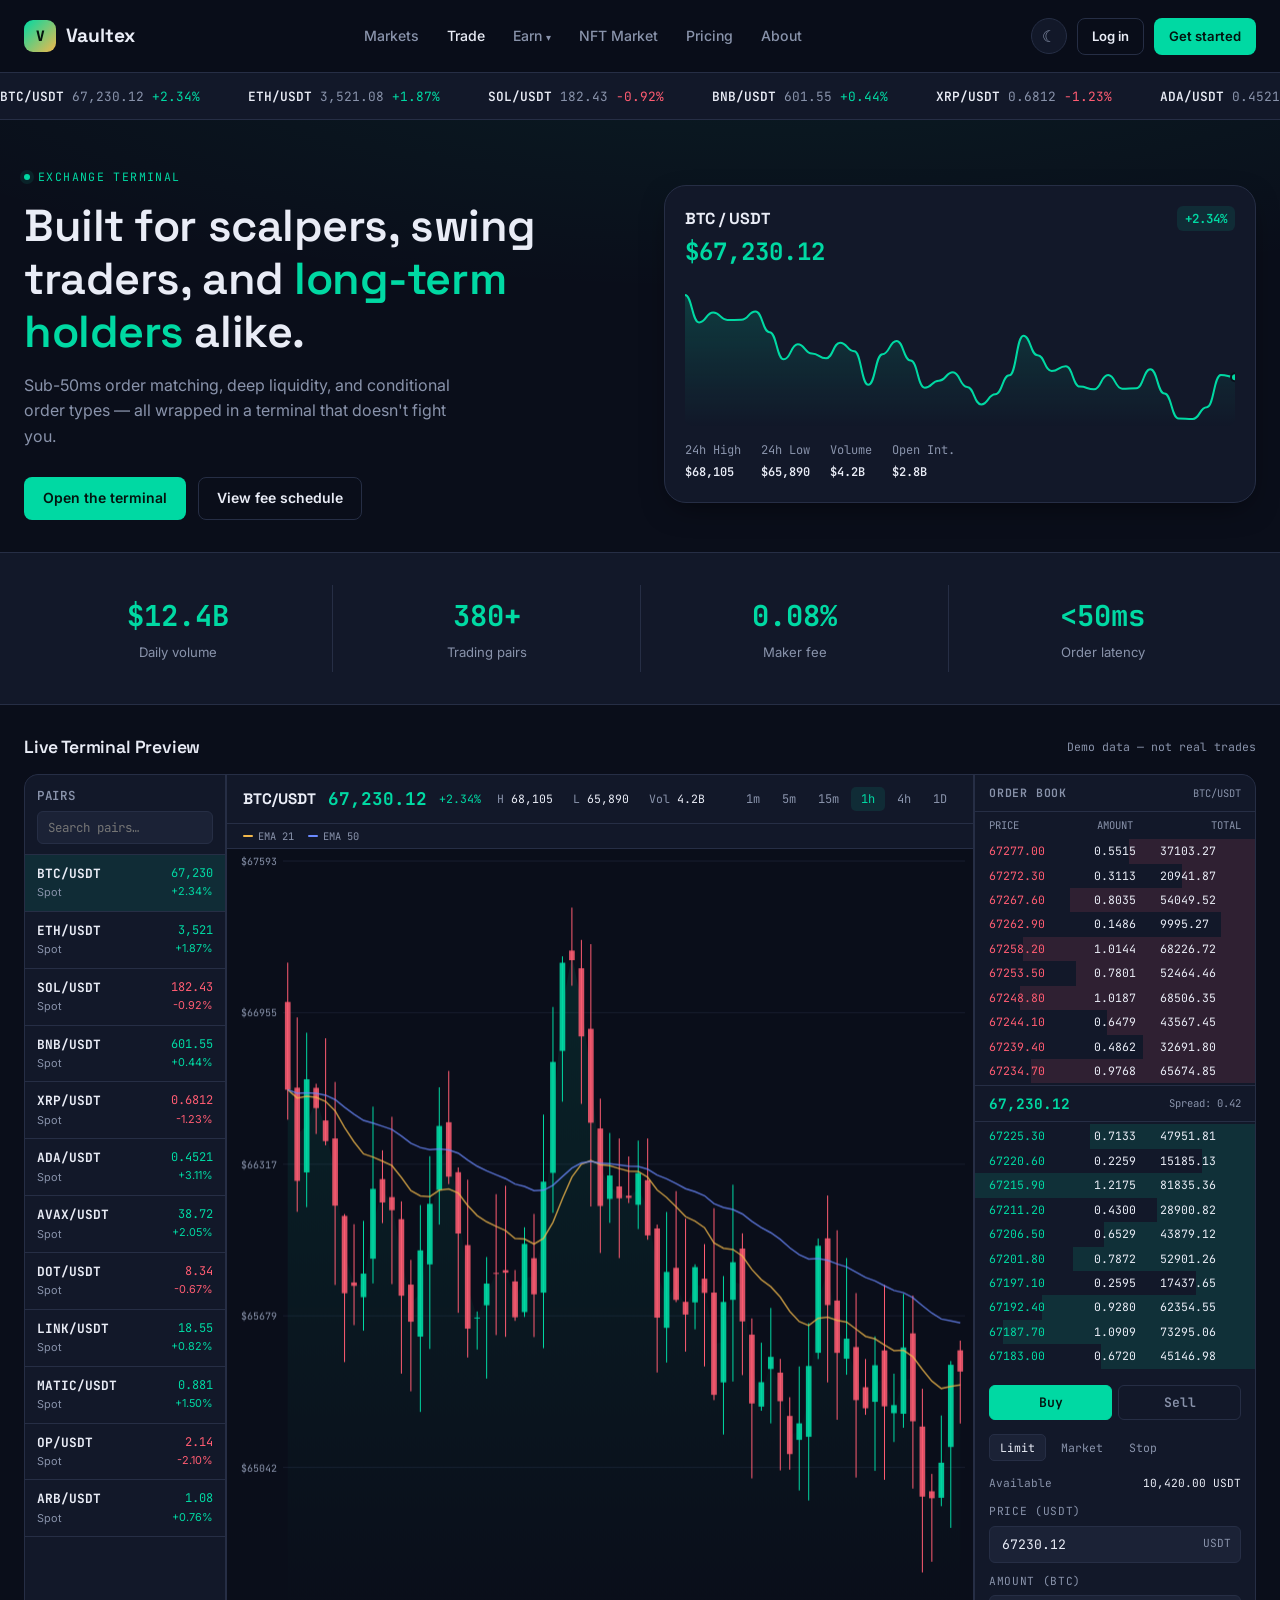
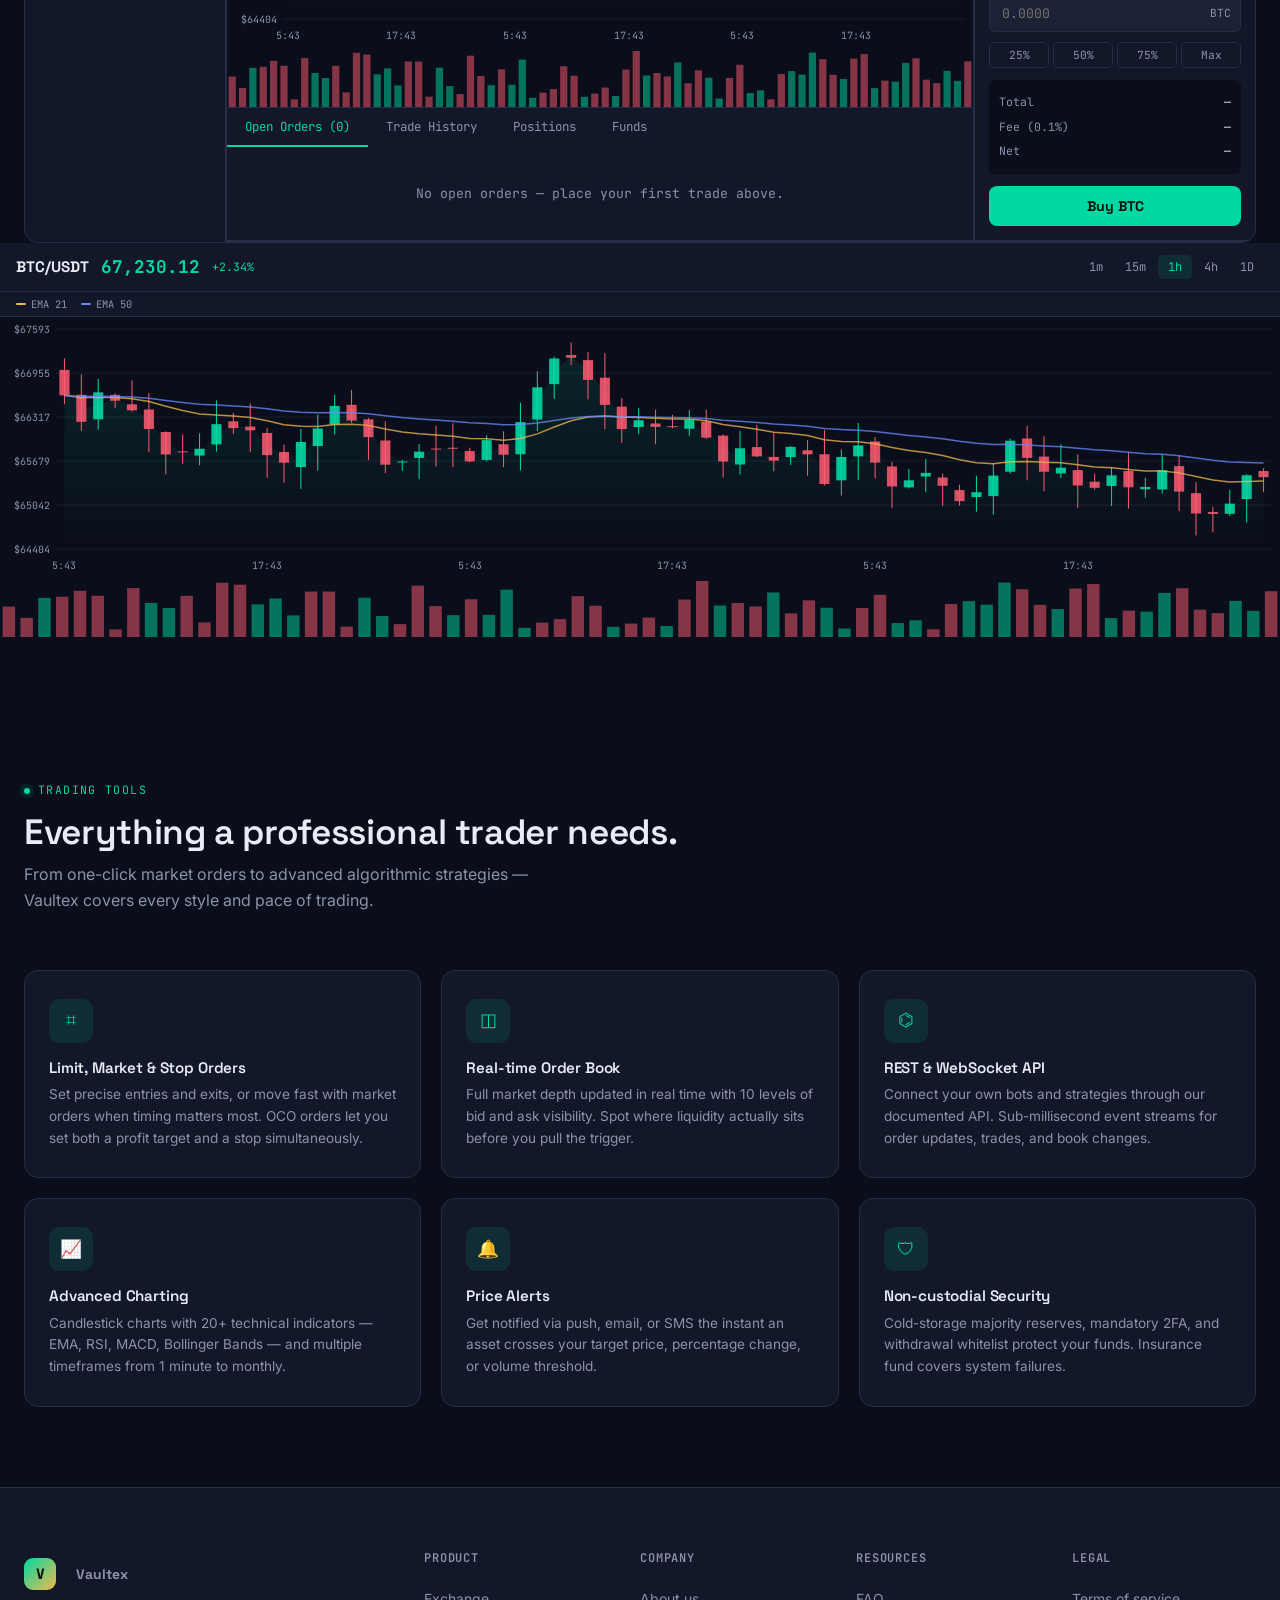
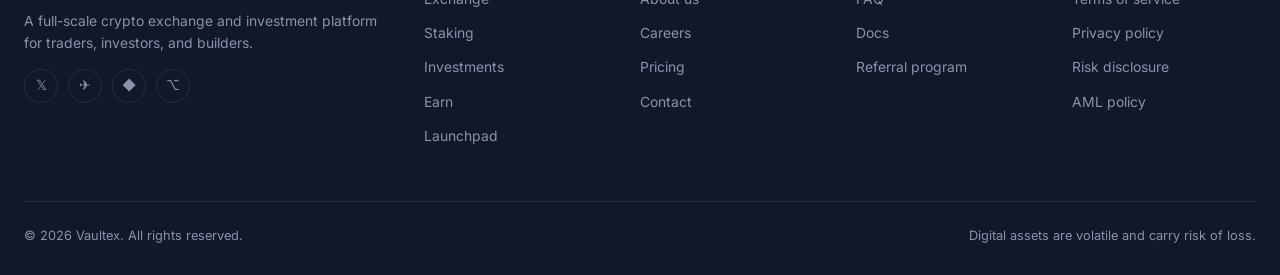
==== commit ebd120dc: "Update print statement from 'Hello' to 'Goodbye'" ====
--- a/voltitrade/exchange.html
+++ b/voltitrade/exchange.html
@@ -236,6 +236,8 @@
   font-family: var(--font-mono); font-size: .78rem; color: var(--mint);
   background: var(--mint-dim); padding: 3px 8px; border-radius: 6px; font-weight: 600;
 }
+.hcc-chart-wrap { position: relative; width: 100%; height: 140px; }
+.hcc-chart-wrap canvas { position: absolute; inset: 0; width: 100% !important; height: 100% !important; display: block; border-radius: 8px; }
 .hcc-stats { display: flex; gap: 20px; margin-top: 14px; flex-wrap: wrap; }
 .hcc-stat { font-family: var(--font-mono); font-size: .75rem; }
 .hcc-stat .lbl { color: var(--muted); display: block; margin-bottom: 2px; }
@@ -320,17 +322,24 @@
 .tf-btn:hover { color: var(--paper); background: var(--ink-raise); }
 .tf-btn.active { background: var(--mint-dim); color: var(--mint); }
 
-.chart-canvas-wrap { flex: 1; position: relative; min-height: 300px; }
-.chart-canvas-wrap canvas { position: absolute; inset: 0; width: 100% !important; height: 100% !important; }
+.chart-legend {
+  padding: 4px 16px; display: flex; gap: 14px; background: var(--ink-soft);
+  border-bottom: 1px solid var(--line); flex-shrink: 0; flex-wrap: wrap;
+}
+.legend-item { font-family: var(--font-mono); font-size: .65rem; display: flex; align-items: center; gap: 5px; color: var(--muted); }
+.legend-dot { width: 10px; height: 2px; border-radius: 1px; flex-shrink: 0; }
+
+.chart-canvas-wrap { flex: 1 1 0; position: relative; min-height: 280px; overflow: hidden; }
+.chart-canvas-wrap canvas { position: absolute; inset: 0; width: 100% !important; height: 100% !important; display: block; }
 
 /* Volume sub-chart */
 .volume-wrap { height: 60px; position: relative; flex-shrink: 0; padding: 0 4px 4px; background: var(--ink); }
-.volume-wrap canvas { position: absolute; inset: 0; width: 100% !important; height: 100% !important; }
+.volume-wrap canvas { position: absolute; inset: 0; width: 100% !important; height: 100% !important; display: block; }
 
 /* Bottom tabs */
 .bottom-tabs-bar {
   display: flex; gap: 0; border-top: 1px solid var(--line);
-  background: var(--ink-soft); flex-shrink: 0;
+  background: var(--ink-soft); flex-shrink: 0; overflow-x: auto;
 }
 .tab-btn {
   padding: 10px 18px; font-size: .78rem; font-family: var(--font-mono);
@@ -340,7 +349,7 @@
 }
 .tab-btn:hover { color: var(--paper); }
 .tab-btn.active { color: var(--mint); border-bottom-color: var(--mint); }
-.bottom-panel { padding: 12px 16px; background: var(--ink-soft); min-height: 100px; font-size: .8rem; }
+.bottom-panel { padding: 12px 16px; background: var(--ink-soft); min-height: 90px; font-size: .8rem; flex-shrink: 0; }
 .no-orders { color: var(--muted); font-family: var(--font-mono); text-align: center; padding: 24px 0; font-size: .82rem; }
 
 /* ── Right panel: order book + order form ── */
@@ -399,7 +408,7 @@
 }
 .side-btn.buy.active { background: var(--mint); color: #03140F; border-color: var(--mint); }
 .side-btn.sell.active { background: var(--coral); color: #fff; border-color: var(--coral); }
-.order-type-row { display: flex; gap: 4px; margin-bottom: 14px; }
+.order-type-row { display: flex; gap: 4px; margin-bottom: 14px; flex-wrap: wrap; }
 .ot-btn {
   padding: 5px 10px; border-radius: 5px; font-size: .72rem;
   font-family: var(--font-mono); color: var(--muted); border: 1px solid transparent;
@@ -524,7 +533,7 @@
 .footer-bottom span { font-size: .8rem; color: var(--muted); }
 
 /* ============================================================
-   MOBILE PANEL TABS (for terminal on mobile)
+   MOBILE / TABLET PANEL TABS (for terminal below desktop width)
    ============================================================ */
 .mobile-terminal-tabs {
   display: none;
@@ -541,38 +550,37 @@
 }
 .mt-tab.active { color: var(--mint); border-bottom-color: var(--mint); }
 
-/* Mobile panels */
+/* Mobile panels — class-driven only, no inline style juggling */
 .mobile-panel { display: none; }
-.mobile-panel.active { display: block; }
+.mobile-panel.active { display: flex; flex-direction: column; }
 
 /* ============================================================
    RESPONSIVE BREAKPOINTS
    ============================================================ */
 
-/* Tablet: ≤ 1100px */
-@media (max-width: 1100px) {
-  .terminal-wrap {
-    grid-template-columns: 0px 1fr 260px;
-  }
+/* Tablet landscape: ≤ 1180px — tighten 3-column terminal */
+@media (max-width: 1180px) {
+  .terminal-wrap { grid-template-columns: 170px 1fr 256px; }
+}
+
+/* Tablet landscape: ≤ 1024px — drop pair list column, keep chart + order panel */
+@media (max-width: 1024px) {
+  .terminal-wrap { grid-template-columns: 1fr 252px; }
   .pair-list-panel { display: none; }
   .features-grid { grid-template-columns: repeat(2, 1fr); }
   .footer-grid { grid-template-columns: 1fr 1fr 1fr; }
-}
-
-/* Tablet portrait: ≤ 900px */
-@media (max-width: 900px) {
+  .chart-meta { display: none; }
+}
+
+/* Tablet portrait & mobile: ≤ 820px — collapse terminal into tabs */
+@media (max-width: 820px) {
   .trade-hero .container { grid-template-columns: 1fr; gap: 32px; }
   .hero-chart-card { max-width: 100%; }
-  .terminal-wrap {
-    grid-template-columns: 1fr;
-    grid-template-rows: auto;
-    min-height: auto;
-    background: var(--ink-soft);
-  }
-  .pair-list-panel { display: none; }
-  .chart-panel, .right-col { display: none; }
+
+  .terminal-wrap { display: none; }
   .mobile-terminal-tabs { display: flex; }
-  .terminal-section .container { padding: 0 0; }
+  .terminal-section .container { padding: 0; }
+
   .stats-grid { grid-template-columns: repeat(2, 1fr); }
   .stats-grid .stat-item:nth-child(2) { border-right: none; }
   .stats-grid .stat-item:nth-child(3) { border-left: none; }
@@ -584,7 +592,6 @@
   .nav-burger { display: flex; }
   .features-grid { grid-template-columns: 1fr; }
   .chart-topbar { padding: 8px 12px; gap: 10px; }
-  .chart-meta { display: none; }
   .timeframe-row { margin-left: 0; }
   .footer-grid { grid-template-columns: 1fr 1fr; }
 }
@@ -694,7 +701,9 @@
         </div>
         <div class="hcc-change" id="heroChange">+2.34%</div>
       </div>
-      <canvas id="heroChart" height="140" style="width:100%; display:block; border-radius:8px;"></canvas>
+      <div class="hcc-chart-wrap">
+        <canvas id="heroChart"></canvas>
+      </div>
       <div class="hcc-stats">
         <div class="hcc-stat"><span class="lbl">24h High</span><span class="val">$68,105</span></div>
         <div class="hcc-stat"><span class="lbl">24h Low</span><span class="val">$65,890</span></div>
@@ -726,7 +735,7 @@
     </div>
   </div>
 
-  <!-- Mobile tab switcher (shown on ≤900px) -->
+  <!-- Tab switcher: shown on ≤820px (tablet portrait + mobile) -->
   <div class="mobile-terminal-tabs" id="mobileTerminalTabs">
     <button class="mt-tab active" data-panel="chart-m">Chart</button>
     <button class="mt-tab" data-panel="orderbook-m">Order Book</button>
@@ -734,14 +743,14 @@
     <button class="mt-tab" data-panel="pairs-m">Pairs</button>
   </div>
 
-  <!-- Desktop terminal grid -->
+  <!-- Desktop / tablet-landscape terminal grid (≥821px) -->
   <div class="terminal-wrap" id="terminalWrap" style="margin:0 24px;">
 
-    <!-- Left: Pair list -->
+    <!-- Left: Pair list (hidden ≤1024px) -->
     <div class="pair-list-panel" id="pairListPanel">
       <div class="panel-head">
         <h4>Pairs</h4>
-        <input class="pair-search-input" placeholder="Search pairs…" data-pair-search id="pairSearch">
+        <input class="pair-search-input" placeholder="Search pairs…" id="pairSearch">
       </div>
       <div class="pair-rows" id="pairRows"></div>
     </div>
@@ -750,9 +759,9 @@
     <div class="chart-panel" id="chartPanel">
       <div class="chart-topbar">
         <div class="chart-pair-info">
-          <div class="chart-pair-name">BTC/USDT</div>
+          <div class="chart-pair-name" id="dPairName">BTC/USDT</div>
           <div class="chart-price" id="terminalPrice">67,230.12</div>
-          <div style="font-family:var(--font-mono); font-size:.72rem;" class="up">+2.34%</div>
+          <div style="font-family:var(--font-mono); font-size:.72rem;" class="up" id="dChange">+2.34%</div>
         </div>
         <div class="chart-meta">
           <div class="chart-stat"><span class="lbl">H&nbsp;</span><span class="val">68,105</span></div>
@@ -768,6 +777,10 @@
           <button class="tf-btn" data-tf="1D">1D</button>
         </div>
       </div>
+      <div class="chart-legend">
+        <div class="legend-item"><div class="legend-dot" style="background:#F2B84B;"></div>EMA 21</div>
+        <div class="legend-item"><div class="legend-dot" style="background:#6B8AFF;"></div>EMA 50</div>
+      </div>
       <div class="chart-canvas-wrap" id="chartWrap">
         <canvas id="mainChart"></canvas>
       </div>
@@ -790,7 +803,7 @@
       <div class="orderbook-panel">
         <div class="ob-head">
           <h4>Order Book</h4>
-          <div style="font-family:var(--font-mono); font-size:.65rem; color:var(--muted);">BTC/USDT</div>
+          <div style="font-family:var(--font-mono); font-size:.65rem; color:var(--muted);" id="dObLabel">BTC/USDT</div>
         </div>
         <div class="ob-cols">
           <div class="ob-col-label">Price</div>
@@ -850,13 +863,13 @@
 
   </div><!-- /terminal-wrap -->
 
-  <!-- Mobile panels (shown on ≤900px) -->
-  <div id="mobileChartM" class="mobile-panel active" style="background:var(--ink-soft); min-height:360px;">
+  <!-- Tab panels: shown on ≤820px (tablet portrait + mobile) -->
+  <div id="mobileChartM" class="mobile-panel active" style="background:var(--ink-soft);">
     <div class="chart-topbar" style="background:var(--ink-soft);">
       <div class="chart-pair-info">
-        <div class="chart-pair-name">BTC/USDT</div>
-        <div class="chart-price">67,230.12</div>
-        <div style="font-family:var(--font-mono); font-size:.72rem;" class="up">+2.34%</div>
+        <div class="chart-pair-name" id="mPairName">BTC/USDT</div>
+        <div class="chart-price" id="mPrice">67,230.12</div>
+        <div style="font-family:var(--font-mono); font-size:.72rem;" class="up" id="mChange">+2.34%</div>
       </div>
       <div class="timeframe-row" id="mTimeframeRow">
         <button class="tf-btn" data-tf="1m">1m</button>
@@ -866,43 +879,47 @@
         <button class="tf-btn" data-tf="1D">1D</button>
       </div>
     </div>
-    <div style="position:relative; height:280px; padding:4px;">
-      <canvas id="mobileMainChart" style="width:100%;height:100%;display:block;"></canvas>
-    </div>
-    <div style="position:relative; height:56px; padding:0 4px 4px; background:var(--ink);">
-      <canvas id="mobileVolumeChart" style="width:100%;height:100%;display:block;"></canvas>
+    <div class="chart-legend">
+      <div class="legend-item"><div class="legend-dot" style="background:#F2B84B;"></div>EMA 21</div>
+      <div class="legend-item"><div class="legend-dot" style="background:#6B8AFF;"></div>EMA 50</div>
+    </div>
+    <div class="chart-canvas-wrap" style="min-height:260px;">
+      <canvas id="mobileMainChart"></canvas>
+    </div>
+    <div class="volume-wrap">
+      <canvas id="mobileVolumeChart"></canvas>
     </div>
   </div>
 
   <div id="mobileOrderbookM" class="mobile-panel" style="background:var(--ink-soft); padding-bottom:16px;">
-    <div class="ob-head"><h4>Order Book</h4><div style="font-family:var(--font-mono); font-size:.65rem; color:var(--muted);">BTC/USDT</div></div>
+    <div class="ob-head"><h4>Order Book</h4><div style="font-family:var(--font-mono); font-size:.65rem; color:var(--muted);" id="mObLabel">BTC/USDT</div></div>
     <div class="ob-cols"><div class="ob-col-label">Price</div><div class="ob-col-label" style="text-align:center">Amount</div><div class="ob-col-label" style="text-align:right">Total</div></div>
     <div id="mAskRows"></div>
-    <div class="ob-mid"><div class="price">67,230.12</div><div class="spread">Spread: 0.42</div></div>
+    <div class="ob-mid"><div class="price" id="mObMid">67,230.12</div><div class="spread">Spread: 0.42</div></div>
     <div id="mBidRows"></div>
   </div>
 
   <div id="mobileOrderformM" class="mobile-panel" style="background:var(--ink-soft);">
-    <div class="order-form-panel" style="max-width:480px; margin:0 auto;">
+    <div class="order-form-panel" style="max-width:480px; margin:0 auto; width:100%;">
       <div class="side-row" id="mSideRow">
         <button class="side-btn buy active" data-side="buy">Buy</button>
         <button class="side-btn sell" data-side="sell">Sell</button>
       </div>
-      <div class="order-type-row">
-        <button class="ot-btn active">Limit</button>
-        <button class="ot-btn">Market</button>
-        <button class="ot-btn">Stop</button>
+      <div class="order-type-row" id="mOrderTypeRow">
+        <button class="ot-btn active" data-ot="limit">Limit</button>
+        <button class="ot-btn" data-ot="market">Market</button>
+        <button class="ot-btn" data-ot="stop">Stop</button>
       </div>
       <div class="avail-row"><span class="lbl">Available</span><span class="val">10,420.00 USDT</span></div>
-      <div class="form-field"><label>Price (USDT)</label><div class="input-wrap"><input type="number" value="67230.12" step="0.01"><span class="input-unit">USDT</span></div></div>
-      <div class="form-field"><label>Amount (BTC)</label><div class="input-wrap"><input type="number" placeholder="0.0000" step="0.0001"><span class="input-unit">BTC</span></div></div>
+      <div class="form-field"><label>Price (USDT)</label><div class="input-wrap"><input type="number" id="priceInputM" value="67230.12" step="0.01"><span class="input-unit">USDT</span></div></div>
+      <div class="form-field"><label>Amount (BTC)</label><div class="input-wrap"><input type="number" id="amountInputM" placeholder="0.0000" step="0.0001"><span class="input-unit">BTC</span></div></div>
       <div class="percent-row">
-        <button class="pct-btn">25%</button><button class="pct-btn">50%</button>
-        <button class="pct-btn">75%</button><button class="pct-btn">Max</button>
+        <button class="pct-btn" data-pct="25">25%</button><button class="pct-btn" data-pct="50">50%</button>
+        <button class="pct-btn" data-pct="75">75%</button><button class="pct-btn" data-pct="100">Max</button>
       </div>
       <div class="order-summary">
-        <div class="summary-row"><span class="lbl">Total</span><span class="val">—</span></div>
-        <div class="summary-row"><span class="lbl">Fee (0.1%)</span><span class="val">—</span></div>
+        <div class="summary-row"><span class="lbl">Total</span><span class="val" id="summaryTotalM">—</span></div>
+        <div class="summary-row"><span class="lbl">Fee (0.1%)</span><span class="val" id="summaryFeeM">—</span></div>
       </div>
       <button class="submit-btn buy" id="mSubmitBtn">Buy BTC</button>
     </div>
@@ -1020,18 +1037,14 @@
 (function () {
   'use strict';
 
-  /* ── Helpers ── */
-  const $ = id => document.getElementById(id);
-  const qs = (sel, ctx = document) => ctx.querySelector(sel);
+  const $   = id => document.getElementById(id);
   const qsa = (sel, ctx = document) => [...ctx.querySelectorAll(sel)];
 
-  /* ── CSS Vars ── */
-  function cssVar(name) {
-    return getComputedStyle(document.documentElement).getPropertyValue(name).trim();
-  }
-
   /* ═══════════════════════════════════════════════
-     CHART ENGINE — professional candlestick + volume
+     CHART ENGINE — real OHLC candlesticks, EMA overlays,
+     volume bars, and a sparkline. Canvas sized off its
+     own parent box so it works identically on desktop,
+     tablet, and mobile.
      ═══════════════════════════════════════════════ */
 
   function genCandles(count, basePrice, volatility) {
@@ -1051,69 +1064,84 @@
     return candles;
   }
 
-  function drawCandleChart(canvas, candles, opts = {}) {
-    if (!canvas) return;
-    const dpr  = window.devicePixelRatio || 1;
-    const W    = canvas.offsetWidth  || canvas.parentElement?.offsetWidth  || 400;
-    const H    = canvas.offsetHeight || canvas.parentElement?.offsetHeight || 200;
-
-    canvas.width  = W * dpr;
-    canvas.height = H * dpr;
+  /* Sizes a canvas to exactly match its parent box (handles dpr,
+     and refuses to draw into a zero-size box so charts never
+     collapse to nothing on first paint or tab switches). */
+  function sizeCanvas(canvas) {
+    const parent = canvas.parentElement;
+    if (!parent) return null;
+    const dpr = window.devicePixelRatio || 1;
+    const W = Math.max(parent.clientWidth, 1);
+    const H = Math.max(parent.clientHeight, 1);
+    if (W < 4 || H < 4) return null;
+    const tw = Math.round(W * dpr), th = Math.round(H * dpr);
+    if (canvas.width !== tw || canvas.height !== th) { canvas.width = tw; canvas.height = th; }
     canvas.style.width  = W + 'px';
     canvas.style.height = H + 'px';
-
-    const ctx  = canvas.getContext('2d');
-    ctx.scale(dpr, dpr);
-
-    const pad  = { top: 12, right: 8, bottom: 28, left: 56 };
-    const cW   = W - pad.left - pad.right;
-    const cH   = H - pad.top  - pad.bottom;
-
-    const mint   = opts.mint   || '#00D9A3';
-    const coral  = opts.coral  || '#FF5C72';
-    const muted  = opts.muted  || '#8993AB';
-    const paper  = opts.paper  || '#E9ECF6';
-    const line   = opts.line   || '#262E45';
-    const ink    = opts.ink    || '#0A0E1A';
+    const ctx = canvas.getContext('2d');
+    ctx.setTransform(dpr, 0, 0, dpr, 0, 0);
+    return { ctx, W, H };
+  }
+
+  function theme() {
     const isLight = document.documentElement.getAttribute('data-theme') === 'light';
+    return {
+      isLight,
+      mint:  '#00D9A3',
+      coral: '#FF5C72',
+      gold:  '#F2B84B',
+      blue:  '#6B8AFF',
+      muted: isLight ? '#5B6480' : '#8993AB',
+      line:  isLight ? '#D5DAF0' : '#262E45',
+      bg:    isLight ? '#FFFFFF' : '#0A0E1A',
+    };
+  }
+
+  function drawCandleChart(canvas, candles) {
+    if (!canvas || !candles || !candles.length) return;
+    const sized = sizeCanvas(canvas);
+    if (!sized) return;
+    const { ctx, W, H } = sized;
+    const t = theme();
 
     ctx.clearRect(0, 0, W, H);
-
-    /* background */
-    ctx.fillStyle = isLight ? '#FFFFFF' : ink;
+    ctx.fillStyle = t.bg;
     ctx.fillRect(0, 0, W, H);
 
-    /* price range */
-    const highs  = candles.map(c => c.high);
-    const lows   = candles.map(c => c.low);
-    const minP   = Math.min(...lows);
-    const maxP   = Math.max(...highs);
-    const range  = maxP - minP || 1;
-    const pad5   = range * .07;
+    const pad = { top: 12, right: 8, bottom: 28, left: 56 };
+    const cW  = Math.max(W - pad.left - pad.right, 1);
+    const cH  = Math.max(H - pad.top  - pad.bottom, 1);
+
+    const highs = candles.map(c => c.high);
+    const lows  = candles.map(c => c.low);
+    const minP  = Math.min(...lows);
+    const maxP  = Math.max(...highs);
+    const range = maxP - minP || 1;
+    const pad5  = range * .07;
 
     const xScale = x => pad.left + (x / candles.length) * cW;
     const yScale = p => pad.top + cH - ((p - (minP - pad5)) / (range + pad5 * 2)) * cH;
 
-    /* horizontal grid lines */
+    /* horizontal grid + price labels */
     const gridLines = 5;
-    ctx.strokeStyle = line;
+    ctx.strokeStyle = t.line;
     ctx.lineWidth   = 0.5;
     for (let i = 0; i <= gridLines; i++) {
       const y = pad.top + (i / gridLines) * cH;
       ctx.beginPath(); ctx.moveTo(pad.left, y); ctx.lineTo(pad.left + cW, y); ctx.stroke();
       const val = maxP + pad5 - ((i / gridLines) * (range + pad5 * 2));
-      ctx.fillStyle = muted;
-      ctx.font      = `${Math.round(9 * dpr) / dpr}px 'JetBrains Mono', monospace`;
+      ctx.fillStyle = t.muted;
+      ctx.font      = `10px 'JetBrains Mono', monospace`;
       ctx.textAlign = 'right';
       ctx.fillText('$' + val.toFixed(0), pad.left - 6, y + 4);
     }
 
-    /* area fill under price line */
+    /* area fill under price */
     const linePts = candles.map((c, i) => [xScale(i + .5), yScale((c.open + c.close) / 2)]);
     if (linePts.length > 1) {
       const grad = ctx.createLinearGradient(0, pad.top, 0, pad.top + cH);
-      grad.addColorStop(0,   isLight ? 'rgba(0,217,163,.2)' : 'rgba(0,217,163,.12)');
-      grad.addColorStop(1,   'rgba(0,217,163,0)');
+      grad.addColorStop(0, t.isLight ? 'rgba(0,217,163,.2)' : 'rgba(0,217,163,.12)');
+      grad.addColorStop(1, 'rgba(0,217,163,0)');
       ctx.beginPath();
       ctx.moveTo(linePts[0][0], linePts[0][1]);
       for (let i = 1; i < linePts.length; i++) ctx.lineTo(linePts[i][0], linePts[i][1]);
@@ -1124,60 +1152,53 @@
       ctx.fill();
     }
 
-    /* candles */
+    /* candlesticks */
     const barW = Math.max(2, (cW / candles.length) * 0.6);
     candles.forEach((c, i) => {
-      const x     = xScale(i + .5);
-      const openY = yScale(c.open);
-      const closeY= yScale(c.close);
-      const highY = yScale(c.high);
-      const lowY  = yScale(c.low);
-      const bull  = c.close >= c.open;
-      const color = bull ? mint : coral;
-
-      /* wick */
+      const x      = xScale(i + .5);
+      const openY  = yScale(c.open);
+      const closeY = yScale(c.close);
+      const highY  = yScale(c.high);
+      const lowY   = yScale(c.low);
+      const bull   = c.close >= c.open;
+      const color  = bull ? t.mint : t.coral;
+
       ctx.strokeStyle = color;
       ctx.lineWidth   = 1;
       ctx.beginPath(); ctx.moveTo(x, highY); ctx.lineTo(x, lowY); ctx.stroke();
 
-      /* body */
-      const bodyTop  = Math.min(openY, closeY);
-      const bodyH    = Math.max(1, Math.abs(closeY - openY));
-      ctx.fillStyle  = bull ? mint : coral;
+      const bodyTop = Math.min(openY, closeY);
+      const bodyH   = Math.max(1, Math.abs(closeY - openY));
+      ctx.fillStyle = color;
       ctx.globalAlpha = bull ? 0.9 : 0.85;
       ctx.fillRect(x - barW / 2, bodyTop, barW, bodyH);
       ctx.globalAlpha = 1;
     });
 
-    /* EMA overlay */
+    /* EMA overlays */
     function drawEMA(period, color) {
+      if (candles.length < 2) return;
       const closes = candles.map(c => c.close);
-      const k = 2 / (period + 1);
+      const k = 2 / (Math.min(period, candles.length) + 1);
       let ema = closes[0];
       const emas = [ema];
-      for (let i = 1; i < closes.length; i++) {
-        ema = closes[i] * k + ema * (1 - k);
-        emas.push(ema);
-      }
+      for (let i = 1; i < closes.length; i++) { ema = closes[i] * k + ema * (1 - k); emas.push(ema); }
       ctx.strokeStyle = color;
       ctx.lineWidth   = 1.5;
       ctx.globalAlpha = 0.75;
       ctx.beginPath();
-      emas.forEach((v, i) => {
-        const x = xScale(i + .5), y = yScale(v);
-        i === 0 ? ctx.moveTo(x, y) : ctx.lineTo(x, y);
-      });
+      emas.forEach((v, i) => { const x = xScale(i + .5), y = yScale(v); i === 0 ? ctx.moveTo(x, y) : ctx.lineTo(x, y); });
       ctx.stroke();
       ctx.globalAlpha = 1;
     }
-    if (candles.length >= 21) drawEMA(21, '#F2B84B');
-    if (candles.length >= 50) drawEMA(50, '#6B8AFF');
+    drawEMA(21, t.gold);
+    drawEMA(50, t.blue);
 
     /* time labels */
-    ctx.fillStyle = muted;
-    ctx.font      = `${Math.round(9 * dpr) / dpr}px 'JetBrains Mono', monospace`;
+    ctx.fillStyle = t.muted;
+    ctx.font      = `10px 'JetBrains Mono', monospace`;
     ctx.textAlign = 'center';
-    const step = Math.ceil(candles.length / 6);
+    const step = Math.max(1, Math.ceil(candles.length / 6));
     for (let i = 0; i < candles.length; i += step) {
       const d  = new Date(candles[i].time);
       const lb = d.getHours() + ':' + String(d.getMinutes()).padStart(2, '0');
@@ -1186,53 +1207,33 @@
   }
 
   function drawVolumeChart(canvas, candles) {
-    if (!canvas) return;
-    const dpr = window.devicePixelRatio || 1;
-    const W   = canvas.offsetWidth  || canvas.parentElement?.offsetWidth  || 400;
-    const H   = canvas.offsetHeight || 56;
-
-    canvas.width  = W * dpr;
-    canvas.height = H * dpr;
-    canvas.style.width  = W + 'px';
-    canvas.style.height = H + 'px';
-
-    const ctx   = canvas.getContext('2d');
-    ctx.scale(dpr, dpr);
-
-    const mint  = '#00D9A3';
-    const coral = '#FF5C72';
-    const isLight = document.documentElement.getAttribute('data-theme') === 'light';
+    if (!canvas || !candles || !candles.length) return;
+    const sized = sizeCanvas(canvas);
+    if (!sized) return;
+    const { ctx, W, H } = sized;
+    const t = theme();
     ctx.clearRect(0, 0, W, H);
-    ctx.fillStyle = isLight ? '#FFFFFF' : '#0A0E1A';
+    ctx.fillStyle = t.bg;
     ctx.fillRect(0, 0, W, H);
 
-    const maxV = Math.max(...candles.map(c => c.vol));
+    const maxV = Math.max(...candles.map(c => c.vol), 0.0001);
     const barW = Math.max(1, (W / candles.length) * 0.7);
-
     candles.forEach((c, i) => {
       const x = (i / candles.length) * W + (W / candles.length) * .15;
       const h = (c.vol / maxV) * (H - 4);
-      ctx.fillStyle = (c.close >= c.open ? mint : coral);
+      ctx.fillStyle = c.close >= c.open ? t.mint : t.coral;
       ctx.globalAlpha = 0.5;
       ctx.fillRect(x, H - h, barW, h);
     });
     ctx.globalAlpha = 1;
   }
 
-  /* Sparkline for hero */
   function drawSparkline(canvas, candles) {
-    if (!canvas) return;
-    const dpr = window.devicePixelRatio || 1;
-    const W   = canvas.offsetWidth  || canvas.parentElement?.offsetWidth  || 400;
-    const H   = canvas.offsetHeight || 140;
-    canvas.width  = W * dpr;
-    canvas.height = H * dpr;
-    canvas.style.width  = W + 'px';
-    canvas.style.height = H + 'px';
-
-    const ctx = canvas.getContext('2d');
-    ctx.scale(dpr, dpr);
-    const isLight = document.documentElement.getAttribute('data-theme') === 'light';
+    if (!canvas || !candles || !candles.length) return;
+    const sized = sizeCanvas(canvas);
+    if (!sized) return;
+    const { ctx, W, H } = sized;
+    const t = theme();
     ctx.clearRect(0, 0, W, H);
 
     const closes = candles.map(c => c.close);
@@ -1245,10 +1246,9 @@
       H - 8 - ((v - minC) / r) * (H - 16)
     ]);
 
-    /* area */
     const grad = ctx.createLinearGradient(0, 0, 0, H);
-    grad.addColorStop(0,   isLight ? 'rgba(0,217,163,.3)' : 'rgba(0,217,163,.2)');
-    grad.addColorStop(1,   'rgba(0,217,163,0)');
+    grad.addColorStop(0, t.isLight ? 'rgba(0,217,163,.3)' : 'rgba(0,217,163,.2)');
+    grad.addColorStop(1, 'rgba(0,217,163,0)');
     ctx.beginPath();
     ctx.moveTo(pts[0][0], pts[0][1]);
     for (let i = 1; i < pts.length; i++) {
@@ -1261,8 +1261,7 @@
     ctx.fillStyle = grad;
     ctx.fill();
 
-    /* line */
-    ctx.strokeStyle = '#00D9A3';
+    ctx.strokeStyle = t.mint;
     ctx.lineWidth   = 2;
     ctx.beginPath();
     ctx.moveTo(pts[0][0], pts[0][1]);
@@ -1272,41 +1271,38 @@
     }
     ctx.stroke();
 
-    /* last point dot */
     const lp = pts[pts.length - 1];
     ctx.beginPath();
     ctx.arc(lp[0], lp[1], 4, 0, Math.PI * 2);
-    ctx.fillStyle = '#00D9A3';
+    ctx.fillStyle = t.mint;
     ctx.fill();
-    ctx.strokeStyle = isLight ? '#fff' : '#0A0E1A';
+    ctx.strokeStyle = t.isLight ? '#fff' : '#0A0E1A';
     ctx.lineWidth = 2;
     ctx.stroke();
   }
 
-  /* ── Candle data ── */
+  /* ── shared candle data — every chart on the page reflects the same series ── */
   let currentCandles = genCandles(72, 67000, 900);
 
-  /* ── Initialize all charts ── */
-  function initAllCharts() {
-    /* Hero sparkline */
-    const hc = $('heroChart');
-    if (hc) { hc.style.width = '100%'; hc.style.height = '140px'; requestAnimationFrame(() => drawSparkline(hc, currentCandles.slice(-40))); }
-
-    /* Desktop main chart */
-    const mc = $('mainChart');
-    if (mc) requestAnimationFrame(() => { drawCandleChart(mc, currentCandles); drawVolumeChart($('volumeChart'), currentCandles); });
-
-    /* Mobile charts */
-    const mmc = $('mobileMainChart');
-    if (mmc) requestAnimationFrame(() => { drawCandleChart(mmc, currentCandles); drawVolumeChart($('mobileVolumeChart'), currentCandles); });
+  function redrawAll() {
+    drawSparkline($('heroChart'), currentCandles.slice(-40));
+    drawCandleChart($('mainChart'), currentCandles);
+    drawVolumeChart($('volumeChart'), currentCandles);
+    drawCandleChart($('mobileMainChart'), currentCandles);
+    drawVolumeChart($('mobileVolumeChart'), currentCandles);
   }
 
-  /* ── Re-draw on resize ── */
   let resizeTimer;
-  window.addEventListener('resize', () => {
-    clearTimeout(resizeTimer);
-    resizeTimer = setTimeout(initAllCharts, 120);
-  });
+  window.addEventListener('resize', () => { clearTimeout(resizeTimer); resizeTimer = setTimeout(redrawAll, 110); });
+  window.addEventListener('orientationchange', () => setTimeout(redrawAll, 200));
+
+  if (typeof ResizeObserver !== 'undefined') {
+    const ro = new ResizeObserver(() => { clearTimeout(resizeTimer); resizeTimer = setTimeout(redrawAll, 60); });
+    ['chartWrap', 'mobileChartM', 'terminalWrap', 'hero-chart-card'].forEach(id => {
+      const el = $(id) || document.querySelector('.' + id);
+      if (el) ro.observe(el);
+    });
+  }
 
   /* ═══════════════════════════════════════════════
      TICKER STRIP
@@ -1324,15 +1320,13 @@
     { sym:'LINK/USDT',price:'18.55',     chg:'+0.82%', up:true  },
   ];
 
-  function buildTicker() {
+  (function buildTicker() {
     const track = $('tickerTrack');
     if (!track) return;
-    const items = [...TICKERS, ...TICKERS].map(t =>
-      `<span class="ticker-item"><span class="sym">${t.sym}</span><span>${t.price}</span><span class="${t.up?'up':'dn'}">${t.chg}</span></span>`
+    track.innerHTML = [...TICKERS, ...TICKERS].map(x =>
+      `<span class="ticker-item"><span class="sym">${x.sym}</span><span>${x.price}</span><span class="${x.up?'up':'dn'}">${x.chg}</span></span>`
     ).join('');
-    track.innerHTML = items;
-  }
-  buildTicker();
+  })();
 
   /* ═══════════════════════════════════════════════
      PAIR LIST
@@ -1359,19 +1353,10 @@
         <div><div class="pair-sym">${p.sym}</div><div class="pair-base">Spot</div></div>
         <div><div class="pair-price-sm ${p.up?'up':'dn'}">${p.price}</div><div class="pair-change-sm ${p.up?'up':'dn'}">${p.chg}</div></div>
       </div>`).join('');
-
-    container.querySelectorAll('.pair-row').forEach(row => {
-      row.addEventListener('click', () => {
-        container.querySelectorAll('.pair-row').forEach(r => r.classList.remove('active'));
-        row.classList.add('active');
-      });
-    });
   }
-
   buildPairList($('pairRows'), PAIRS);
   buildPairList($('mPairRows'), PAIRS);
 
-  /* Pair search */
   function initPairSearch(inputEl, containerEl) {
     if (!inputEl || !containerEl) return;
     inputEl.addEventListener('input', () => {
@@ -1384,48 +1369,54 @@
   initPairSearch($('pairSearch'), $('pairRows'));
   initPairSearch($('mPairSearch'), $('mPairRows'));
 
+  /* Selecting a pair anywhere updates every chart/label that mirrors it */
+  function selectPair(sym, idx) {
+    [$('dPairName'), $('mPairName')].forEach(el => { if (el) el.textContent = sym; });
+    [$('dObLabel'), $('mObLabel')].forEach(el => { if (el) el.textContent = sym; });
+    [$('pairRows'), $('mPairRows')].forEach(container => {
+      container?.querySelectorAll('.pair-row').forEach(r => r.classList.toggle('active', r.querySelector('.pair-sym')?.textContent === sym));
+    });
+    const base = sym === 'BTC/USDT' ? 67000 : 1 + Math.random() * 600;
+    currentCandles = genCandles(72, base, base * .013);
+    redrawAll();
+  }
+  [$('pairRows'), $('mPairRows')].forEach(el => {
+    el?.addEventListener('click', e => {
+      const row = e.target.closest('.pair-row'); if (!row) return;
+      const sym = row.querySelector('.pair-sym')?.textContent;
+      if (sym) selectPair(sym);
+    });
+  });
+
   /* ═══════════════════════════════════════════════
      ORDER BOOK
      ═══════════════════════════════════════════════ */
   function buildOrderBook(askEl, bidEl) {
     if (!askEl || !bidEl) return;
     const base = 67230;
-    const asks = Array.from({length:10}, (_,i) => {
-      const price = (base + (10-i) * 4.7).toFixed(2);
-      const amt   = (Math.random() * 1.2 + 0.05).toFixed(4);
-      return { price, amt };
-    });
-    const bids = Array.from({length:10}, (_,i) => {
-      const price = (base - (i+1) * 4.7).toFixed(2);
-      const amt   = (Math.random() * 1.2 + 0.05).toFixed(4);
-      return { price, amt };
-    });
-
+    const asks = Array.from({length:10}, (_,i) => ({
+      price: (base + (10-i) * 4.7).toFixed(2),
+      amt:   (Math.random() * 1.2 + 0.05).toFixed(4),
+    }));
+    const bids = Array.from({length:10}, (_,i) => ({
+      price: (base - (i+1) * 4.7).toFixed(2),
+      amt:   (Math.random() * 1.2 + 0.05).toFixed(4),
+    }));
     const maxAmt = Math.max(...asks.map(r=>+r.amt), ...bids.map(r=>+r.amt));
-
-    askEl.innerHTML = asks.map(r => {
+    const rowsHtml = (arr, cls) => arr.map(r => {
       const pct = (+r.amt / maxAmt * 100).toFixed(0);
       const total = (+r.price * +r.amt).toFixed(2);
-      return `<div class="ob-row ask">
+      return `<div class="ob-row ${cls}">
         <span>${r.price}</span><span style="text-align:center">${r.amt}</span><span>${total}</span>
         <div class="depth-bar" style="width:${pct}%"></div>
       </div>`;
     }).join('');
-
-    bidEl.innerHTML = bids.map(r => {
-      const pct = (+r.amt / maxAmt * 100).toFixed(0);
-      const total = (+r.price * +r.amt).toFixed(2);
-      return `<div class="ob-row bid">
-        <span>${r.price}</span><span style="text-align:center">${r.amt}</span><span>${total}</span>
-        <div class="depth-bar" style="width:${pct}%"></div>
-      </div>`;
-    }).join('');
+    askEl.innerHTML = rowsHtml(asks, 'ask');
+    bidEl.innerHTML = rowsHtml(bids, 'bid');
   }
 
   buildOrderBook($('askRows'), $('bidRows'));
   buildOrderBook($('mAskRows'), $('mBidRows'));
-
-  /* Refresh order book periodically */
   setInterval(() => {
     buildOrderBook($('askRows'), $('bidRows'));
     buildOrderBook($('mAskRows'), $('mBidRows'));
@@ -1440,8 +1431,11 @@
       btn.addEventListener('click', () => {
         rowEl.querySelectorAll('.tf-btn').forEach(b => b.classList.remove('active'));
         btn.classList.add('active');
-        currentCandles = genCandles(72, 67000, 900);
-        initAllCharts();
+        const tf = btn.dataset.tf;
+        const count = { '1m':140, '5m':110, '15m':96, '1h':72, '4h':60, '1D':45 }[tf] || 72;
+        const vol   = 900 * (tf === '1D' ? 1.8 : tf === '4h' ? 1.3 : 1);
+        currentCandles = genCandles(count, currentCandles[currentCandles.length-1].close, vol);
+        redrawAll();
       });
     });
   }
@@ -1467,68 +1461,56 @@
   });
 
   /* ═══════════════════════════════════════════════
-     ORDER FORM
+     ORDER FORM (desktop + mobile copies)
      ═══════════════════════════════════════════════ */
-  function initOrderForm(sideRowEl, submitBtnEl) {
+  function initOrderForm(sideRowEl, submitBtnEl, typeRowEl) {
     if (!sideRowEl || !submitBtnEl) return;
-    let currentSide = 'buy';
-
     sideRowEl.querySelectorAll('.side-btn').forEach(btn => {
       btn.addEventListener('click', () => {
         sideRowEl.querySelectorAll('.side-btn').forEach(b => b.classList.remove('active'));
         btn.classList.add('active');
-        currentSide = btn.dataset.side;
-        submitBtnEl.textContent = currentSide === 'buy' ? 'Buy BTC' : 'Sell BTC';
-        submitBtnEl.className   = 'submit-btn ' + currentSide;
+        const side = btn.dataset.side;
+        submitBtnEl.textContent = side === 'buy' ? 'Buy BTC' : 'Sell BTC';
+        submitBtnEl.className   = 'submit-btn ' + side;
       });
     });
-
-    if ($('orderTypeRow')) {
-      $('orderTypeRow').querySelectorAll('.ot-btn').forEach(btn => {
-        btn.addEventListener('click', () => {
-          $('orderTypeRow').querySelectorAll('.ot-btn').forEach(b => b.classList.remove('active'));
-          btn.classList.add('active');
-        });
+    typeRowEl?.querySelectorAll('.ot-btn').forEach(btn => {
+      btn.addEventListener('click', () => {
+        typeRowEl.querySelectorAll('.ot-btn').forEach(b => b.classList.remove('active'));
+        btn.classList.add('active');
       });
+    });
+  }
+  initOrderForm($('sideRow'), $('submitBtn'), $('orderTypeRow'));
+  initOrderForm($('mSideRow'), $('mSubmitBtn'), $('mOrderTypeRow'));
+
+  const AVAIL_USDT = 10420;
+
+  function wireFormCalc(priceEl, amtEl, totalOutEl, feeOutEl, netOutEl, pctScopeEl) {
+    function update() {
+      const amt   = parseFloat(amtEl?.value) || 0;
+      const price = parseFloat(priceEl?.value) || 0;
+      const total = amt * price;
+      const fee   = total * 0.001;
+      if (totalOutEl) totalOutEl.textContent = total > 0 ? `$${total.toFixed(2)}` : '—';
+      if (feeOutEl)   feeOutEl.textContent   = fee   > 0 ? `$${fee.toFixed(4)}`  : '—';
+      if (netOutEl)   netOutEl.textContent   = total > 0 ? `$${(total - fee).toFixed(2)}` : '—';
     }
+    [priceEl, amtEl].forEach(el => el?.addEventListener('input', update));
+    pctScopeEl?.querySelectorAll('.pct-btn').forEach(btn => {
+      btn.addEventListener('click', () => {
+        const pct   = parseFloat(btn.dataset.pct) / 100 || 1;
+        const price = parseFloat(priceEl?.value) || 67230;
+        if (amtEl) amtEl.value = ((AVAIL_USDT * pct) / price).toFixed(4);
+        update();
+      });
+    });
   }
-  initOrderForm($('sideRow'), $('submitBtn'));
-  initOrderForm($('mSideRow'), $('mSubmitBtn'));
-
-  /* Percent buttons */
-  const AVAIL_USDT = 10420;
-  const AVAIL_BTC  = 0.2341;
-  qsa('.pct-btn').forEach(btn => {
-    btn.addEventListener('click', () => {
-      const pct  = parseFloat(btn.dataset.pct) / 100 || 1;
-      const aIn  = $('amountInput');
-      const pIn  = $('priceInput');
-      if (!aIn || !pIn) return;
-      const price = parseFloat(pIn.value) || 67230;
-      const total = AVAIL_USDT * pct;
-      aIn.value = (total / price).toFixed(4);
-      updateSummary();
-    });
-  });
-
-  function updateSummary() {
-    const aIn = $('amountInput'), pIn = $('priceInput');
-    if (!aIn || !pIn) return;
-    const amt  = parseFloat(aIn.value) || 0;
-    const price= parseFloat(pIn.value) || 0;
-    const total= amt * price;
-    const fee  = total * 0.001;
-    if ($('summaryTotal')) $('summaryTotal').textContent = total > 0 ? `$${total.toFixed(2)}` : '—';
-    if ($('summaryFee'))   $('summaryFee').textContent   = fee   > 0 ? `$${fee.toFixed(4)}`  : '—';
-    if ($('summaryNet'))   $('summaryNet').textContent   = total > 0 ? `$${(total - fee).toFixed(2)}` : '—';
-  }
-
-  [$('amountInput'), $('priceInput')].forEach(el => {
-    if (el) el.addEventListener('input', updateSummary);
-  });
+  wireFormCalc($('priceInput'), $('amountInput'), $('summaryTotal'), $('summaryFee'), $('summaryNet'), $('rightCol'));
+  wireFormCalc($('priceInputM'), $('amountInputM'), $('summaryTotalM'), $('summaryFeeM'), null, $('mobileOrderformM'));
 
   /* ═══════════════════════════════════════════════
-     MOBILE TERMINAL TABS
+     TAB PANELS — tablet portrait & mobile (≤820px)
      ═══════════════════════════════════════════════ */
   const PANEL_MAP = {
     'chart-m':     'mobileChartM',
@@ -1542,79 +1524,67 @@
       qsa('#mobileTerminalTabs .mt-tab').forEach(t => t.classList.remove('active'));
       tab.classList.add('active');
       const key = tab.dataset.panel;
-      Object.values(PANEL_MAP).forEach(id => {
-        const el = $(id);
-        if (el) { el.classList.remove('active'); el.style.display = 'none'; }
-      });
-      const target = $(PANEL_MAP[key]);
-      if (target) {
-        target.classList.add('active');
-        target.style.display = '';
-        /* Redraw chart if switching to chart panel */
-        if (key === 'chart-m') {
-          setTimeout(() => {
-            drawCandleChart($('mobileMainChart'), currentCandles);
-            drawVolumeChart($('mobileVolumeChart'), currentCandles);
-          }, 50);
-        }
-      }
+      Object.values(PANEL_MAP).forEach(id => $(id)?.classList.remove('active'));
+      $(PANEL_MAP[key])?.classList.add('active');
+      if (key === 'chart-m') setTimeout(redrawAll, 50);
     });
   });
 
-  /* Hide all mobile panels except active on load */
-  Object.entries(PANEL_MAP).forEach(([, id], i) => {
-    const el = $(id);
-    if (el && i !== 0) el.style.display = 'none';
-  });
-
   /* ═══════════════════════════════════════════════
-     NAVBAR — Mobile menu
+     NAVBAR — mobile menu
      ═══════════════════════════════════════════════ */
   const burger   = $('burgerBtn');
   const menu     = $('mobileMenu');
   const backdrop = $('mobileBackdrop');
   const closeBtn = $('menuClose');
-
-  function openMenu()  { menu.classList.add('is-open'); backdrop.classList.add('is-open'); document.body.classList.add('menu-open'); }
-  function closeMenu() { menu.classList.remove('is-open'); backdrop.classList.remove('is-open'); document.body.classList.remove('menu-open'); }
-
-  if (burger)   burger.addEventListener('click', openMenu);
-  if (closeBtn) closeBtn.addEventListener('click', closeMenu);
-  if (backdrop) backdrop.addEventListener('click', closeMenu);
+  const openMenu  = () => { menu.classList.add('is-open'); backdrop.classList.add('is-open'); document.body.classList.add('menu-open'); };
+  const closeMenu = () => { menu.classList.remove('is-open'); backdrop.classList.remove('is-open'); document.body.classList.remove('menu-open'); };
+  burger?.addEventListener('click', openMenu);
+  closeBtn?.addEventListener('click', closeMenu);
+  backdrop?.addEventListener('click', closeMenu);
 
   /* ═══════════════════════════════════════════════
      THEME TOGGLE
      ═══════════════════════════════════════════════ */
-  const themeBtn = $('themeToggle');
-  if (themeBtn) {
-    themeBtn.addEventListener('click', () => {
-      const html    = document.documentElement;
-      const isLight = html.getAttribute('data-theme') === 'light';
-      html.setAttribute('data-theme', isLight ? 'dark' : 'light');
-      themeBtn.textContent = isLight ? '☾' : '☀';
-      setTimeout(initAllCharts, 50);
-    });
+  $('themeToggle')?.addEventListener('click', () => {
+    const html = document.documentElement;
+    const wasLight = html.getAttribute('data-theme') === 'light';
+    html.setAttribute('data-theme', wasLight ? 'dark' : 'light');
+    $('themeToggle').textContent = wasLight ? '☾' : '☀';
+    setTimeout(redrawAll, 50);
+  });
+
+  /* ═══════════════════════════════════════════════
+     LIVE PRICE TICK — nudges the live candle so charts move
+     ═══════════════════════════════════════════════ */
+  setInterval(() => {
+    const last  = currentCandles[currentCandles.length - 1];
+    const drift = (Math.random() - 0.5) * 70;
+    last.close  = Math.max(1, last.close + drift);
+    last.high   = Math.max(last.high, last.close);
+    last.low    = Math.min(last.low,  last.close);
+    const fmt = last.close.toLocaleString('en-US', { minimumFractionDigits: 2, maximumFractionDigits: 2 });
+    if ($('heroPrice'))     $('heroPrice').textContent = '$' + fmt;
+    [$('terminalPrice'), $('obMidPrice'), $('mPrice'), $('mObMid')].forEach(el => { if (el) el.textContent = fmt; });
+    redrawAll();
+  }, 2800);
+
+  /* ═══════════════════════════════════════════════
+     INIT — retries until containers have real layout,
+     covers desktop, tablet, and mobile first paint
+     ═══════════════════════════════════════════════ */
+  function tryDraw(attempts) {
+    const desktopReady = $('mainChart') && $('chartWrap')?.clientHeight > 20;
+    const mobileReady   = $('mobileMainChart') && $('mobileMainChart').parentElement?.clientHeight > 20;
+    if (desktopReady || mobileReady) {
+      redrawAll();
+    } else if (attempts > 0) {
+      setTimeout(() => tryDraw(attempts - 1), 120);
+    }
   }
-
-  /* ═══════════════════════════════════════════════
-     PRICE TICK ANIMATION
-     ═══════════════════════════════════════════════ */
-  function tickPrice() {
-    const els = [$('heroPrice'), $('terminalPrice'), $('obMidPrice')];
-    const base = 67230 + (Math.random() - 0.5) * 120;
-    const formatted = base.toLocaleString('en-US', {minimumFractionDigits:2, maximumFractionDigits:2});
-    els.forEach(el => { if (el) el.textContent = (el.id === 'heroPrice' ? '$' : '') + formatted; });
-  }
-  setInterval(tickPrice, 2800);
-
-  /* ── INIT ── */
-  window.addEventListener('load', () => {
-    setTimeout(initAllCharts, 100);
-  });
-  /* Also try immediately for fast connections */
-  document.addEventListener('DOMContentLoaded', () => {
-    setTimeout(initAllCharts, 80);
-  });
+  document.addEventListener('DOMContentLoaded', () => setTimeout(() => tryDraw(10), 60));
+  window.addEventListener('load', () => tryDraw(10));
+  tryDraw(6);
 
 })();
 </script>
